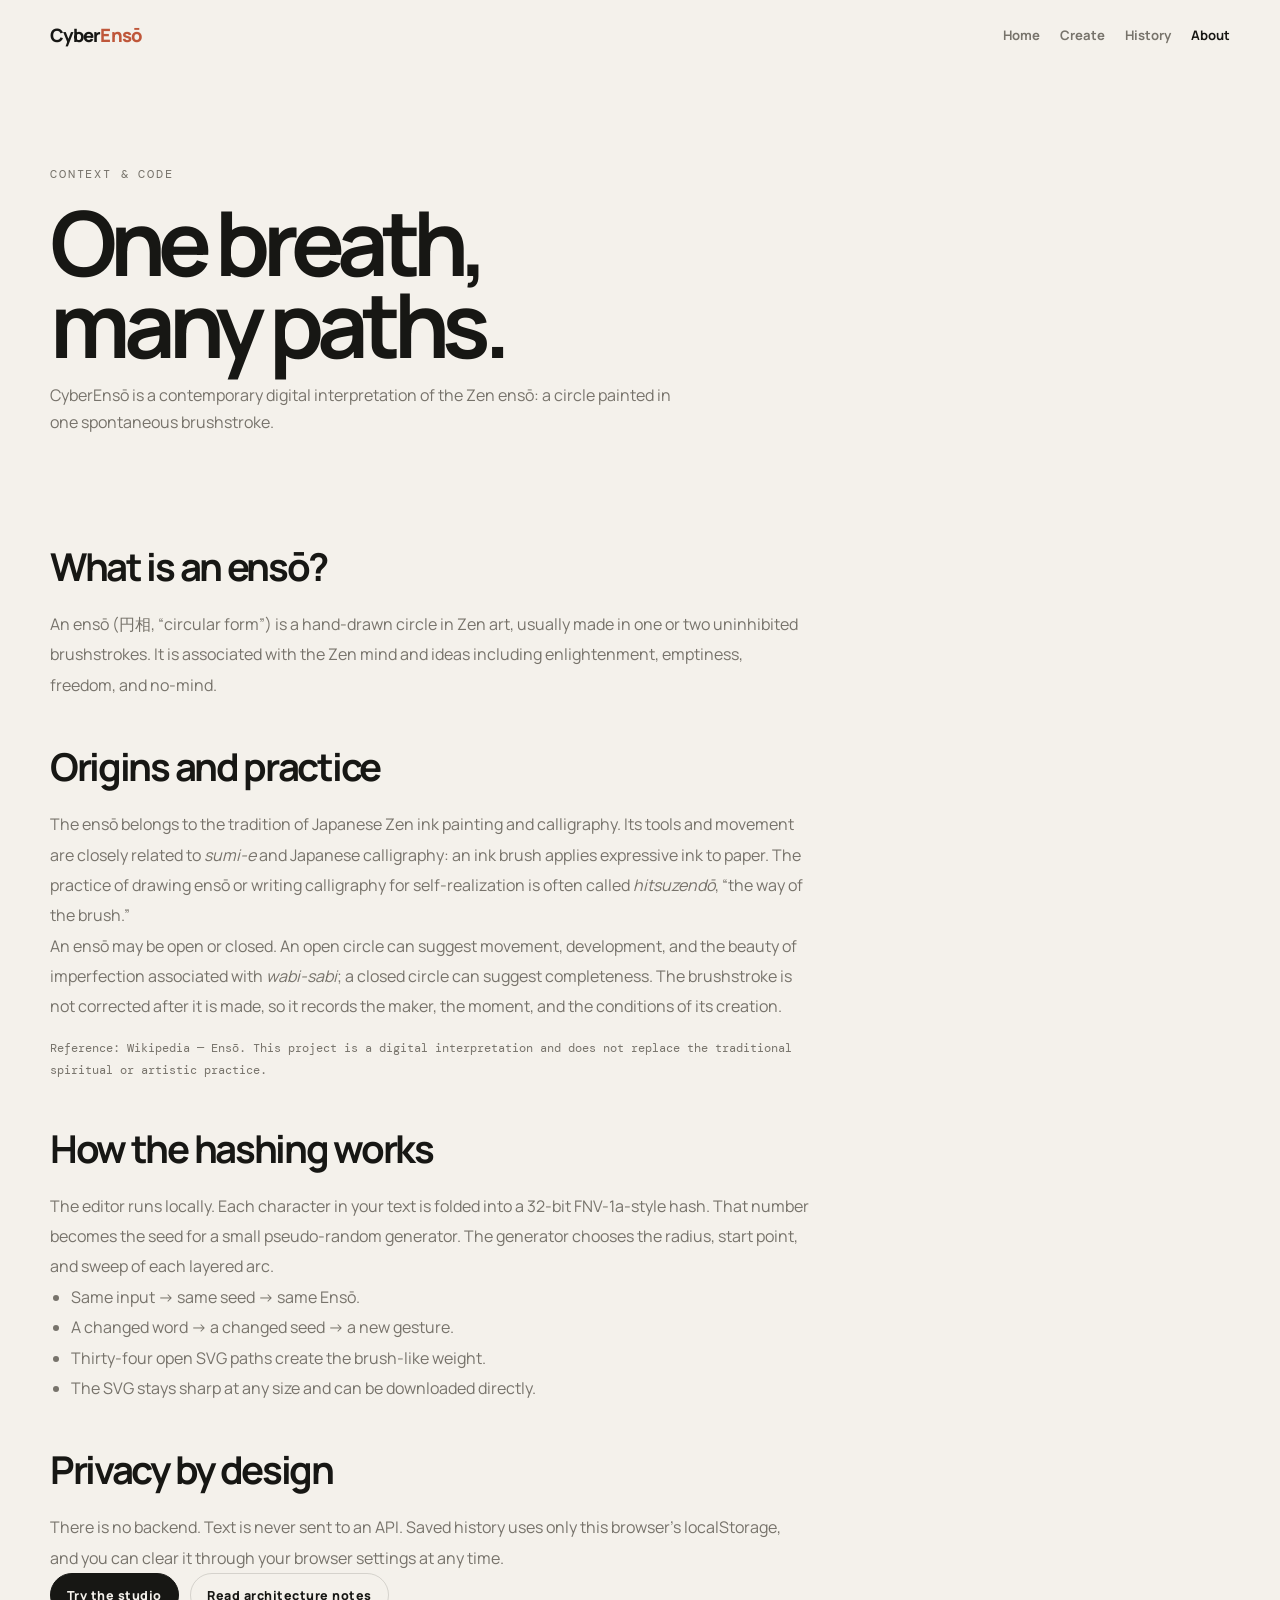
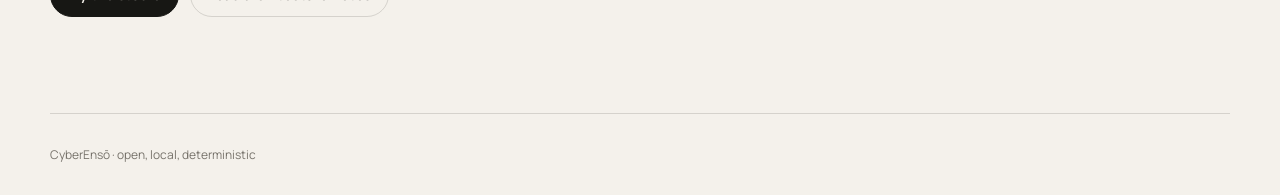
==== about.html @ c8160ba8 "Expand Enso history and cultural context Co-authored-by: Copilot <223556219+Copilot@users.noreply.gi" ====
<!doctype html>
<html lang="en">
<head><meta charset="utf-8"><meta name="viewport" content="width=device-width, initial-scale=1"><meta name="description" content="Learn about the Ensō and CyberEnsō's hashing logic."><title>About — CyberEnsō</title><link rel="stylesheet" href="assets/app.css"></head>
<body><header class="shell nav"><a class="brand" href="index.html">Cyber<span>Ensō</span></a><button class="menu" aria-label="Toggle navigation">☰</button><nav class="nav-links"><a href="index.html">Home</a><a href="create.html">Create</a><a href="history.html">History</a><a class="active" href="about.html">About</a></nav></header>
<main class="shell"><section class="page-title"><p class="eyebrow">Context & code</p><h1>One breath,<br>many paths.</h1><p>CyberEnsō is a contemporary digital interpretation of the Zen ensō: a circle painted in one spontaneous brushstroke.</p></section><article class="prose"><h2>What is an ensō?</h2><p>An ensō (円相, “circular form”) is a hand-drawn circle in Zen art, usually made in one or two uninhibited brushstrokes. It is associated with the Zen mind and ideas including enlightenment, emptiness, freedom, and no-mind.</p><h2>Origins and practice</h2><p>The ensō belongs to the tradition of Japanese Zen ink painting and calligraphy. Its tools and movement are closely related to <em>sumi-e</em> and Japanese calligraphy: an ink brush applies expressive ink to paper. The practice of drawing ensō or writing calligraphy for self-realization is often called <em>hitsuzendō</em>, “the way of the brush.”</p><p>An ensō may be open or closed. An open circle can suggest movement, development, and the beauty of imperfection associated with <em>wabi-sabi</em>; a closed circle can suggest completeness. The brushstroke is not corrected after it is made, so it records the maker, the moment, and the conditions of its creation.</p><p class="meta">Reference: <a href="https://en.wikipedia.org/wiki/Ens%C5%8D" target="_blank" rel="noreferrer">Wikipedia — Ensō</a>. This project is a digital interpretation and does not replace the traditional spiritual or artistic practice.</p><h2>How the hashing works</h2><p>The editor runs locally. Each character in your text is folded into a 32-bit FNV-1a-style hash. That number becomes the seed for a small pseudo-random generator. The generator chooses the radius, start point, and sweep of each layered arc.</p><ul><li>Same input → same seed → same Ensō.</li><li>A changed word → a changed seed → a new gesture.</li><li>Thirty-four open SVG paths create the brush-like weight.</li><li>The SVG stays sharp at any size and can be downloaded directly.</li></ul><h2>Privacy by design</h2><p>There is no backend. Text is never sent to an API. Saved history uses only this browser's localStorage, and you can clear it through your browser settings at any time.</p><div class="actions"><a class="button" href="create.html">Try the studio</a><a class="button ghost" href="docs/ARCHITECTURE.md">Read architecture notes</a></div></article></main><footer class="shell footer">CyberEnsō · open, local, deterministic</footer><script src="assets/app.js"></script></body></html>
---- assets/app.css ----
@import url("https://fonts.googleapis.com/css2?family=DM+Mono:wght@400;500&family=Manrope:wght@400;500;600;700;800&display=swap");

:root{--paper:#f4f1eb;--paper-2:#e8e2d8;--ink:#171714;--muted:#77736b;--line:rgba(23,23,20,.14);--accent:#bf573a;--card:rgba(255,253,248,.78);--shadow:0 24px 80px rgba(58,48,37,.13)}
*{box-sizing:border-box;margin:0;padding:0}
html{background:var(--paper);scroll-behavior:smooth}
body{min-width:320px;background:var(--paper);color:var(--ink);font-family:Manrope,system-ui,sans-serif;-webkit-font-smoothing:antialiased}
a{color:inherit;text-decoration:none}
button,input,textarea{font:inherit}
.shell{width:min(1180px,calc(100% - 2rem));margin:auto}
.nav{display:flex;align-items:center;justify-content:space-between;padding:1.35rem 0}
.brand{font-weight:800;letter-spacing:-.04em;font-size:1.15rem}.brand span{color:var(--accent)}
.nav-links{display:flex;align-items:center;gap:1.25rem;color:var(--muted);font-size:.82rem;font-weight:700}
.nav-links a:hover,.nav-links a.active{color:var(--ink)}
.menu{display:none;border:0;background:none;font-size:1.3rem}
.button{display:inline-flex;align-items:center;justify-content:center;min-height:44px;padding:.7rem 1rem;border:1px solid var(--ink);border-radius:999px;background:var(--ink);color:var(--paper);cursor:pointer;font-size:.78rem;font-weight:800;letter-spacing:.04em;transition:transform .2s,background .2s}
.button:hover{transform:translateY(-2px);background:var(--accent);border-color:var(--accent)}
.button.ghost{background:transparent;color:var(--ink);border-color:var(--line)}.button.ghost:hover{background:var(--ink);color:var(--paper)}
.hero{display:grid;grid-template-columns:1fr 1fr;gap:4rem;align-items:center;min-height:calc(100vh - 5rem);padding:3rem 0 6rem}
.eyebrow{margin-bottom:1rem;color:var(--accent);font-family:"DM Mono",monospace;font-size:.72rem;letter-spacing:.16em;text-transform:uppercase}
h1{max-width:680px;font-size:clamp(3.2rem,7vw,6.8rem);line-height:.92;letter-spacing:-.08em}
h2{font-size:clamp(1.7rem,3vw,2.7rem);letter-spacing:-.06em}h3{font-size:1.05rem}
.lead{max-width:550px;margin:1.5rem 0 2rem;color:var(--muted);font-size:1.08rem;line-height:1.8}
.actions{display:flex;flex-wrap:wrap;gap:.7rem}
.art-card{display:grid;place-items:center;aspect-ratio:1;border:1px solid var(--line);border-radius:2rem;background:radial-gradient(circle,#fffdf8 0,#e9e3da 75%);box-shadow:var(--shadow)}
.art-card svg{width:88%;height:88%}
.section{padding:5rem 0}.section-head{display:flex;justify-content:space-between;gap:1rem;align-items:end;margin-bottom:1.8rem}.section-head p{max-width:470px;color:var(--muted);line-height:1.7}
.cards{display:grid;grid-template-columns:repeat(3,1fr);gap:1rem}.card{padding:1.4rem;border:1px solid var(--line);border-radius:1.25rem;background:var(--card);line-height:1.7}.card p{margin-top:.65rem;color:var(--muted);font-size:.9rem}
.page-title{padding:5rem 0 2rem}.page-title p{max-width:650px;margin-top:1rem;color:var(--muted);line-height:1.7}
.page-title .actions{margin-top:1.4rem}
.editor-layout{display:grid;grid-template-columns:minmax(0,1.15fr) minmax(300px,.85fr);gap:2rem;padding:2rem 0 5rem}
.canvas-card{display:grid;place-items:center;min-height:60vh;padding:2rem;border:1px solid var(--line);border-radius:1.5rem;background:radial-gradient(circle,#fffdf8 0,#e9e3da 75%);box-shadow:var(--shadow)}
#enso{width:min(100%,650px);aspect-ratio:1}#enso svg{width:100%;height:100%}
.panel{padding:1.5rem;border:1px solid var(--line);border-radius:1.5rem;background:var(--card);box-shadow:var(--shadow)}
.panel label{display:block;margin:1rem 0 .4rem;color:var(--muted);font-size:.72rem;font-weight:800;letter-spacing:.1em;text-transform:uppercase}.panel label:first-child{margin-top:0}
input,textarea,select{width:100%;border:1px solid var(--line);border-radius:.7rem;background:rgba(255,253,248,.8);padding:.8rem;color:var(--ink)}textarea{min-height:10rem;resize:vertical}input:focus,textarea:focus,select:focus{outline:2px solid var(--accent);outline-offset:2px}
.form-actions{display:grid;grid-template-columns:1fr 1fr;gap:.6rem;margin-top:1rem}.form-actions .button{width:100%}
.meta{margin-top:1rem;color:var(--muted);font: .72rem/1.6 "DM Mono",monospace}
.history-grid{display:grid;grid-template-columns:repeat(3,1fr);gap:1rem;padding:1rem 0 5rem}.history-card{padding:1rem;border:1px solid var(--line);border-radius:1rem;background:var(--card)}.history-card svg{width:100%;border-radius:.7rem;background:var(--paper-2)}.history-card h3{margin-top:.8rem}.history-card p{margin:.35rem 0 1rem;color:var(--muted);font-size:.8rem}.empty{padding:3rem;border:1px dashed var(--line);border-radius:1rem;color:var(--muted);text-align:center}
.prose{max-width:760px;padding:2rem 0 6rem}.prose h2{margin:2.5rem 0 1rem}.prose p,.prose li{color:var(--muted);line-height:1.9}.prose ul{padding-left:1.3rem}
.footer{padding:2rem 0;border-top:1px solid var(--line);color:var(--muted);font-size:.75rem}
@media(max-width:800px){.hero,.editor-layout{grid-template-columns:1fr;gap:2rem}.hero{padding-top:2rem}.art-card{max-width:600px;margin:auto}.cards,.history-grid{grid-template-columns:1fr 1fr}.canvas-card{min-height:auto}}
@media(max-width:560px){.nav-links{display:none}.nav-links.open{position:absolute;top:4.5rem;right:1rem;left:1rem;z-index:5;display:flex;flex-direction:column;align-items:stretch;padding:1rem;border:1px solid var(--line);border-radius:1rem;background:var(--paper);box-shadow:var(--shadow)}.menu{display:block}.hero{min-height:auto;padding:3rem 0 4rem}h1{font-size:clamp(3.2rem,17vw,5.5rem)}.cards,.history-grid{grid-template-columns:1fr}.section{padding:3.5rem 0}.page-title{padding:3rem 0 1rem}.form-actions{grid-template-columns:1fr}.canvas-card{padding:1rem}}
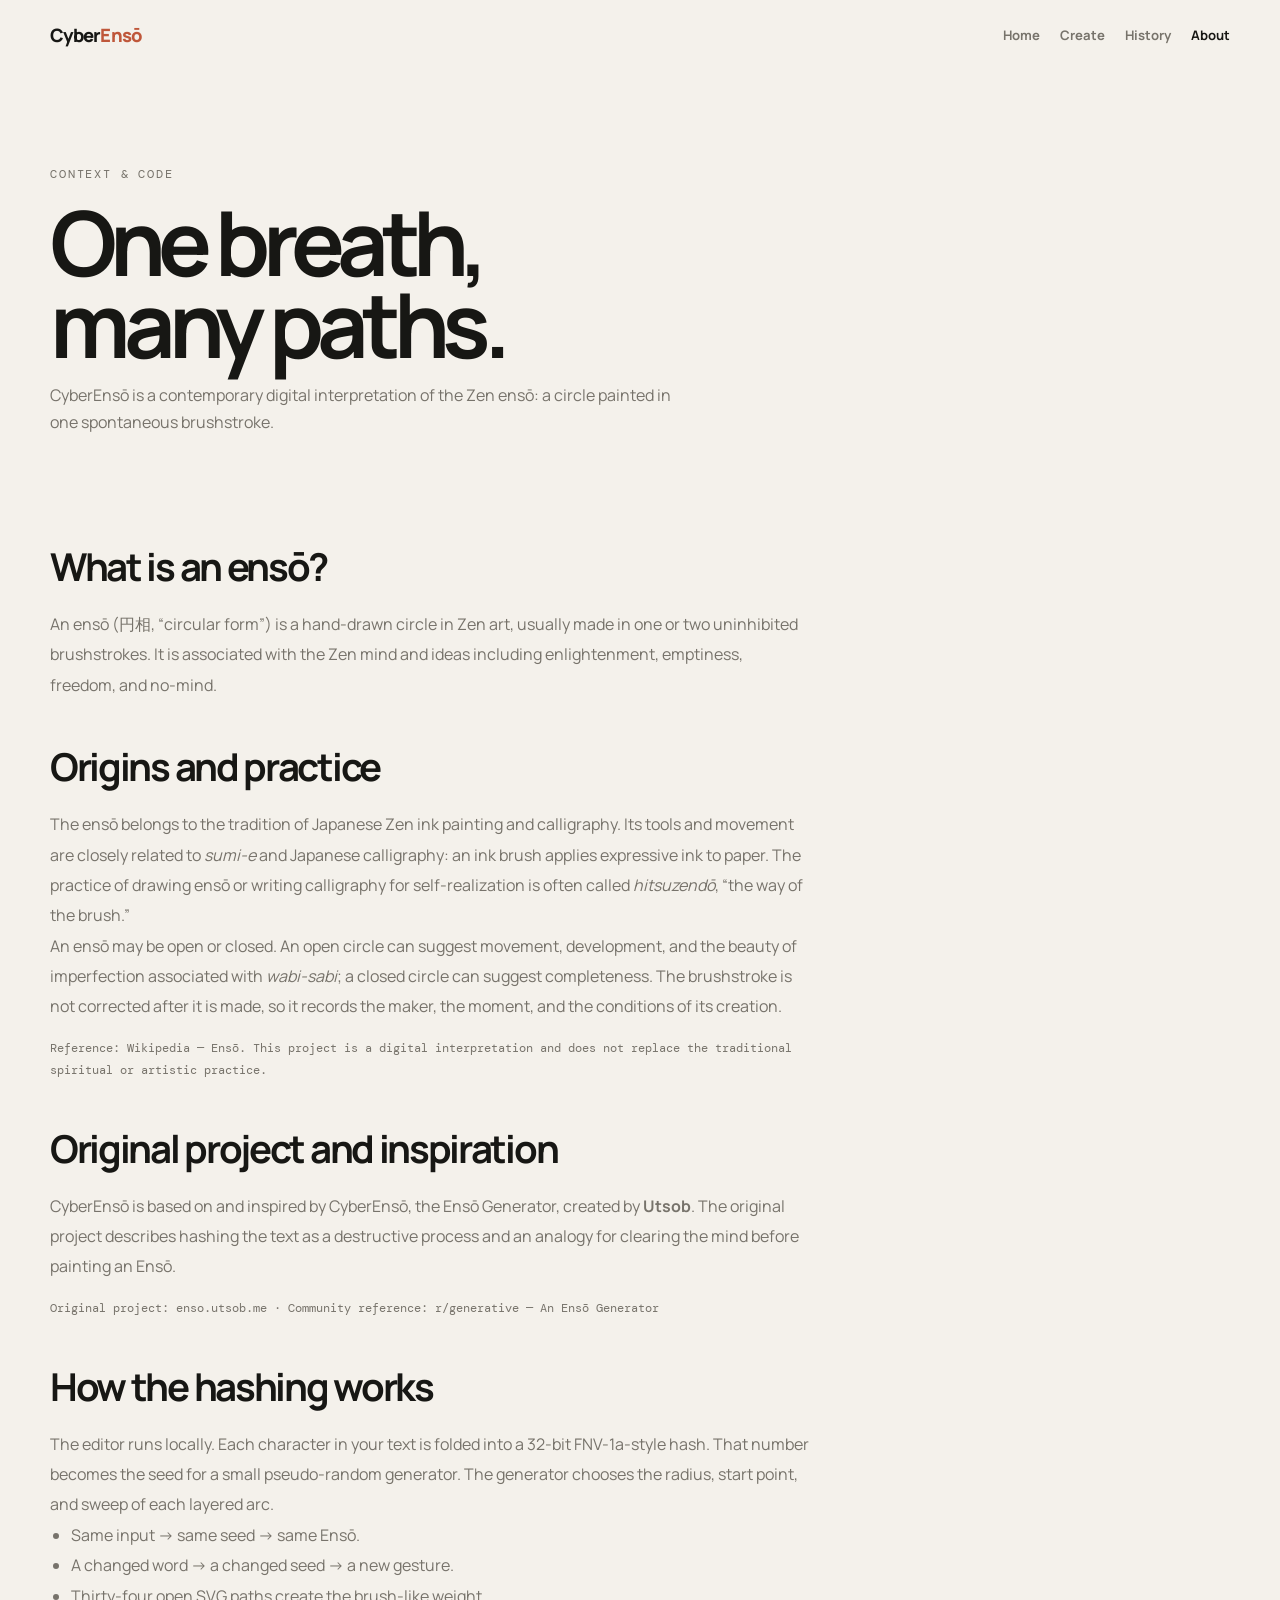
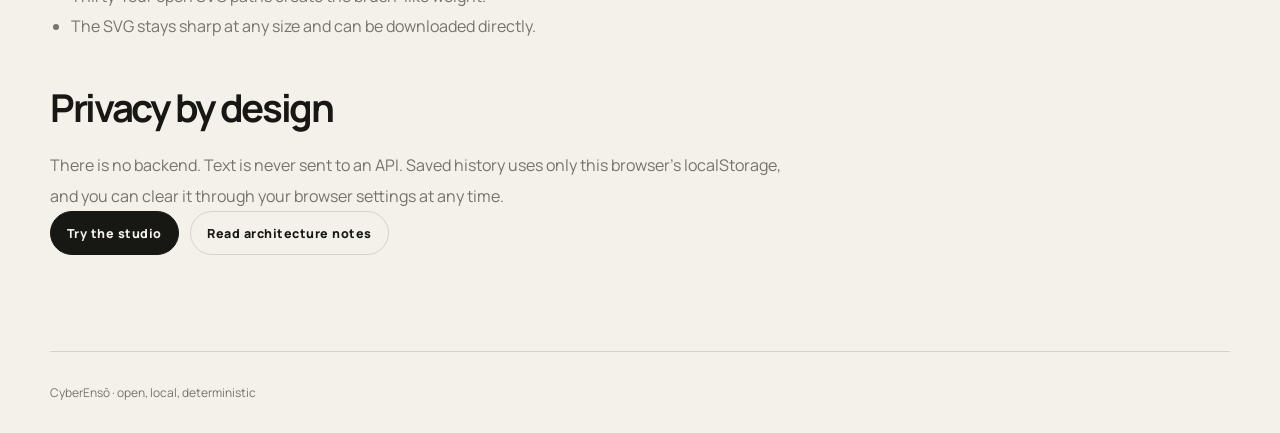
==== commit 25a53a31: "Credit original creator and fix editor reset Co-authored-by: Copilot <223556219+Copilot@users.norepl" ====
--- a/about.html
+++ b/about.html
@@ -2,4 +2,4 @@
 <html lang="en">
 <head><meta charset="utf-8"><meta name="viewport" content="width=device-width, initial-scale=1"><meta name="description" content="Learn about the Ensō and CyberEnsō's hashing logic."><title>About — CyberEnsō</title><link rel="stylesheet" href="assets/app.css"></head>
 <body><header class="shell nav"><a class="brand" href="index.html">Cyber<span>Ensō</span></a><button class="menu" aria-label="Toggle navigation">☰</button><nav class="nav-links"><a href="index.html">Home</a><a href="create.html">Create</a><a href="history.html">History</a><a class="active" href="about.html">About</a></nav></header>
-<main class="shell"><section class="page-title"><p class="eyebrow">Context & code</p><h1>One breath,<br>many paths.</h1><p>CyberEnsō is a contemporary digital interpretation of the Zen ensō: a circle painted in one spontaneous brushstroke.</p></section><article class="prose"><h2>What is an ensō?</h2><p>An ensō (円相, “circular form”) is a hand-drawn circle in Zen art, usually made in one or two uninhibited brushstrokes. It is associated with the Zen mind and ideas including enlightenment, emptiness, freedom, and no-mind.</p><h2>Origins and practice</h2><p>The ensō belongs to the tradition of Japanese Zen ink painting and calligraphy. Its tools and movement are closely related to <em>sumi-e</em> and Japanese calligraphy: an ink brush applies expressive ink to paper. The practice of drawing ensō or writing calligraphy for self-realization is often called <em>hitsuzendō</em>, “the way of the brush.”</p><p>An ensō may be open or closed. An open circle can suggest movement, development, and the beauty of imperfection associated with <em>wabi-sabi</em>; a closed circle can suggest completeness. The brushstroke is not corrected after it is made, so it records the maker, the moment, and the conditions of its creation.</p><p class="meta">Reference: <a href="https://en.wikipedia.org/wiki/Ens%C5%8D" target="_blank" rel="noreferrer">Wikipedia — Ensō</a>. This project is a digital interpretation and does not replace the traditional spiritual or artistic practice.</p><h2>How the hashing works</h2><p>The editor runs locally. Each character in your text is folded into a 32-bit FNV-1a-style hash. That number becomes the seed for a small pseudo-random generator. The generator chooses the radius, start point, and sweep of each layered arc.</p><ul><li>Same input → same seed → same Ensō.</li><li>A changed word → a changed seed → a new gesture.</li><li>Thirty-four open SVG paths create the brush-like weight.</li><li>The SVG stays sharp at any size and can be downloaded directly.</li></ul><h2>Privacy by design</h2><p>There is no backend. Text is never sent to an API. Saved history uses only this browser's localStorage, and you can clear it through your browser settings at any time.</p><div class="actions"><a class="button" href="create.html">Try the studio</a><a class="button ghost" href="docs/ARCHITECTURE.md">Read architecture notes</a></div></article></main><footer class="shell footer">CyberEnsō · open, local, deterministic</footer><script src="assets/app.js"></script></body></html>
+<main class="shell"><section class="page-title"><p class="eyebrow">Context & code</p><h1>One breath,<br>many paths.</h1><p>CyberEnsō is a contemporary digital interpretation of the Zen ensō: a circle painted in one spontaneous brushstroke.</p></section><article class="prose"><h2>What is an ensō?</h2><p>An ensō (円相, “circular form”) is a hand-drawn circle in Zen art, usually made in one or two uninhibited brushstrokes. It is associated with the Zen mind and ideas including enlightenment, emptiness, freedom, and no-mind.</p><h2>Origins and practice</h2><p>The ensō belongs to the tradition of Japanese Zen ink painting and calligraphy. Its tools and movement are closely related to <em>sumi-e</em> and Japanese calligraphy: an ink brush applies expressive ink to paper. The practice of drawing ensō or writing calligraphy for self-realization is often called <em>hitsuzendō</em>, “the way of the brush.”</p><p>An ensō may be open or closed. An open circle can suggest movement, development, and the beauty of imperfection associated with <em>wabi-sabi</em>; a closed circle can suggest completeness. The brushstroke is not corrected after it is made, so it records the maker, the moment, and the conditions of its creation.</p><p class="meta">Reference: <a href="https://en.wikipedia.org/wiki/Ens%C5%8D" target="_blank" rel="noreferrer">Wikipedia — Ensō</a>. This project is a digital interpretation and does not replace the traditional spiritual or artistic practice.</p><h2>Original project and inspiration</h2><p>CyberEnsō is based on and inspired by <a href="https://enso.utsob.me/" target="_blank" rel="noreferrer">CyberEnsō, the Ensō Generator</a>, created by <strong>Utsob</strong>. The original project describes hashing the text as a destructive process and an analogy for clearing the mind before painting an Ensō.</p><p class="meta">Original project: <a href="https://enso.utsob.me/" target="_blank" rel="noreferrer">enso.utsob.me</a> · Community reference: <a href="https://www.reddit.com/r/generative/comments/r2joz9/an_ens%C5%8D_generator/" target="_blank" rel="noreferrer">r/generative — An Ensō Generator</a></p><h2>How the hashing works</h2><p>The editor runs locally. Each character in your text is folded into a 32-bit FNV-1a-style hash. That number becomes the seed for a small pseudo-random generator. The generator chooses the radius, start point, and sweep of each layered arc.</p><ul><li>Same input → same seed → same Ensō.</li><li>A changed word → a changed seed → a new gesture.</li><li>Thirty-four open SVG paths create the brush-like weight.</li><li>The SVG stays sharp at any size and can be downloaded directly.</li></ul><h2>Privacy by design</h2><p>There is no backend. Text is never sent to an API. Saved history uses only this browser's localStorage, and you can clear it through your browser settings at any time.</p><div class="actions"><a class="button" href="create.html">Try the studio</a><a class="button ghost" href="docs/ARCHITECTURE.md">Read architecture notes</a></div></article></main><footer class="shell footer">CyberEnsō · open, local, deterministic</footer><script src="assets/app.js"></script></body></html>
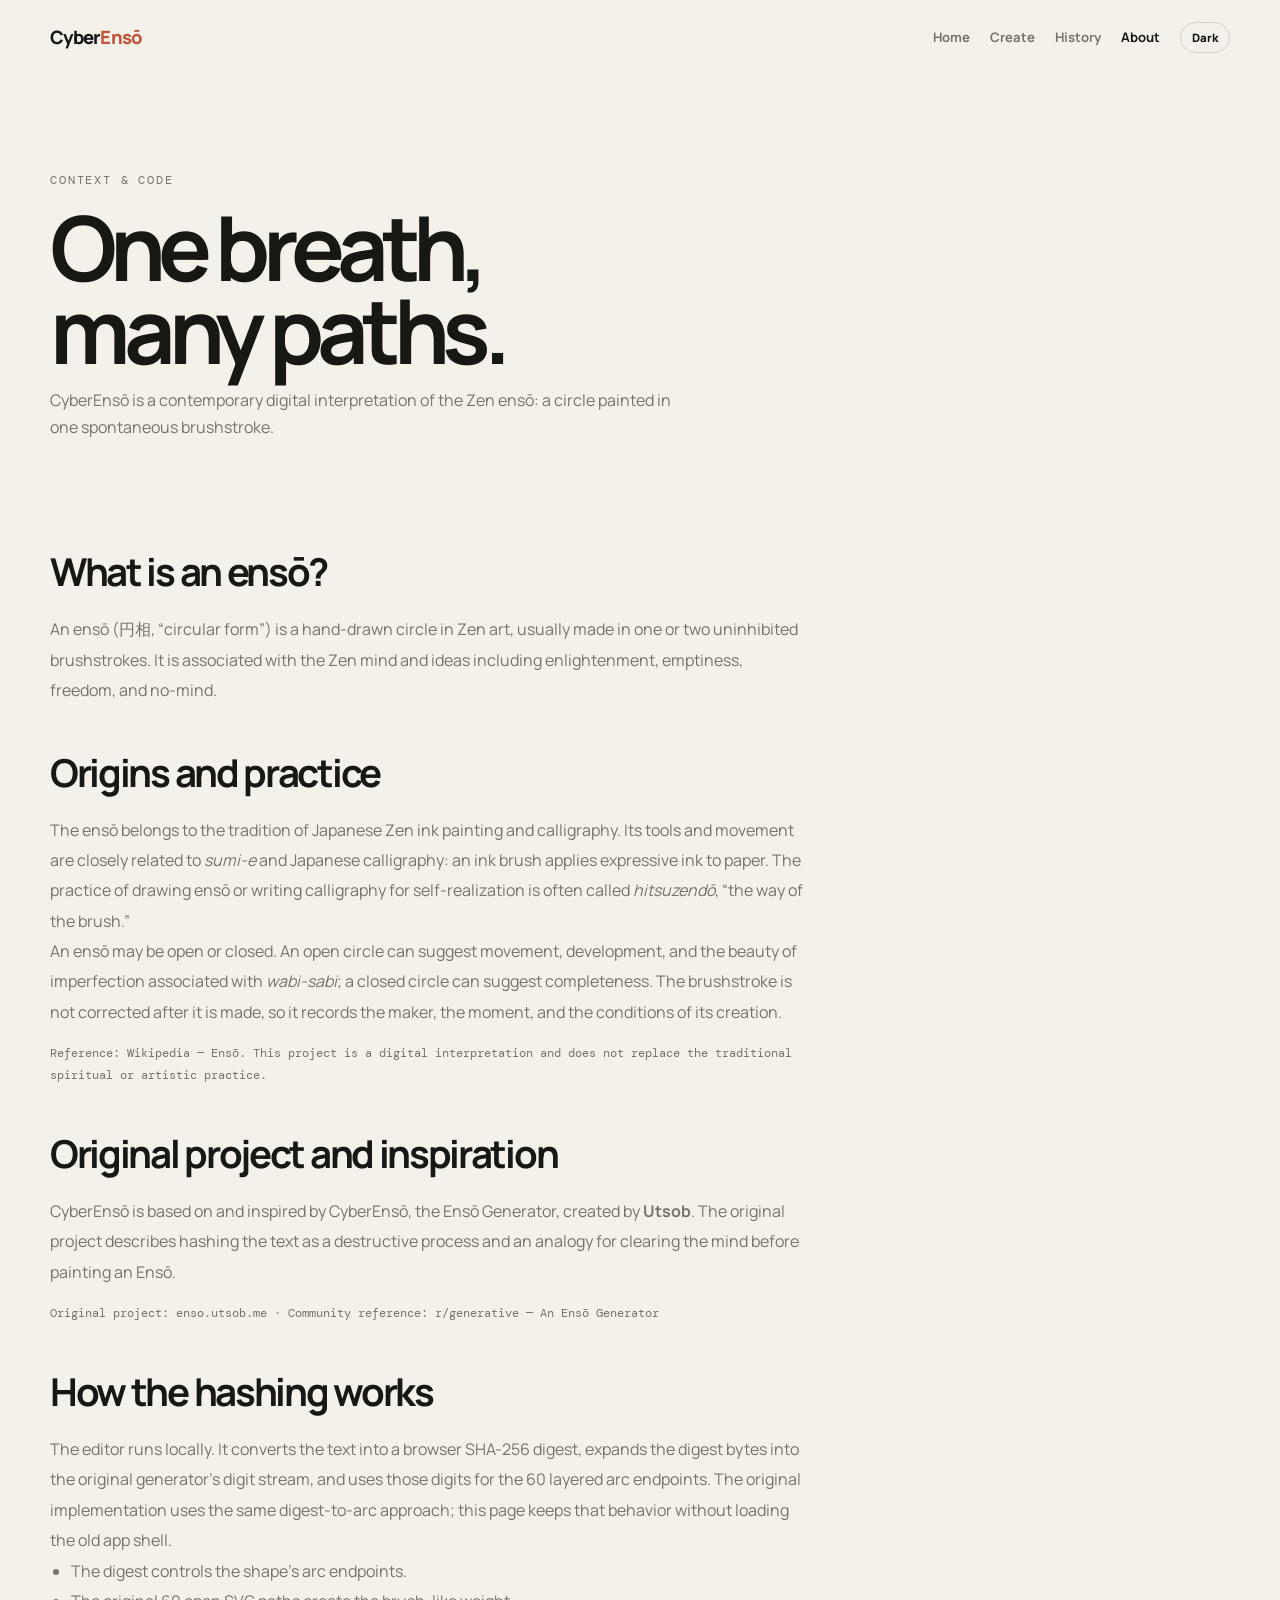
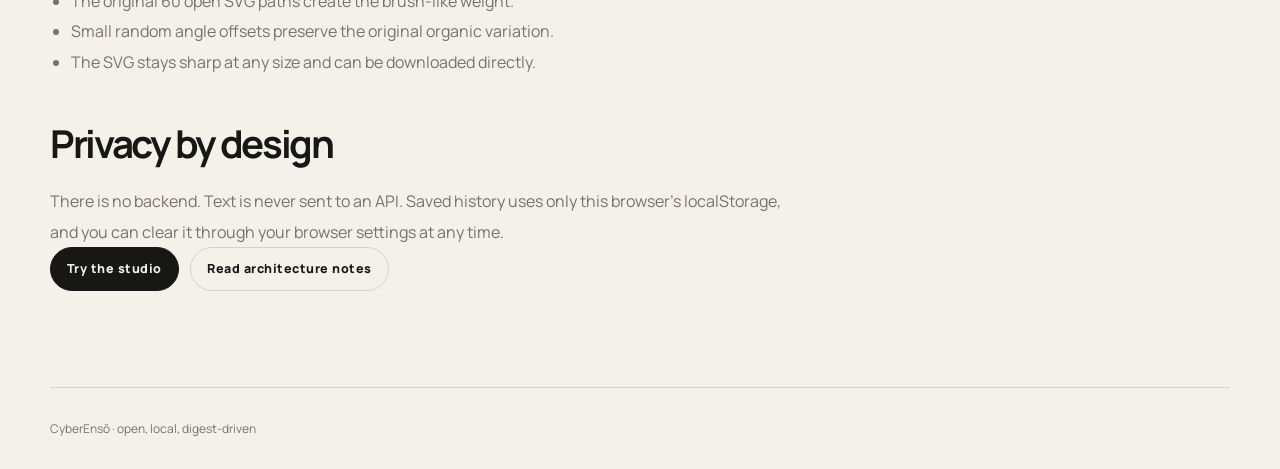
==== commit 1f02c2b9: "Restore generator flow and add dark theme Co-authored-by: Copilot <223556219+Copilot@users.noreply.g" ====
--- a/about.html
+++ b/about.html
@@ -1,5 +1,5 @@
 <!doctype html>
 <html lang="en">
 <head><meta charset="utf-8"><meta name="viewport" content="width=device-width, initial-scale=1"><meta name="description" content="Learn about the Ensō and CyberEnsō's hashing logic."><title>About — CyberEnsō</title><link rel="stylesheet" href="assets/app.css"></head>
-<body><header class="shell nav"><a class="brand" href="index.html">Cyber<span>Ensō</span></a><button class="menu" aria-label="Toggle navigation">☰</button><nav class="nav-links"><a href="index.html">Home</a><a href="create.html">Create</a><a href="history.html">History</a><a class="active" href="about.html">About</a></nav></header>
-<main class="shell"><section class="page-title"><p class="eyebrow">Context & code</p><h1>One breath,<br>many paths.</h1><p>CyberEnsō is a contemporary digital interpretation of the Zen ensō: a circle painted in one spontaneous brushstroke.</p></section><article class="prose"><h2>What is an ensō?</h2><p>An ensō (円相, “circular form”) is a hand-drawn circle in Zen art, usually made in one or two uninhibited brushstrokes. It is associated with the Zen mind and ideas including enlightenment, emptiness, freedom, and no-mind.</p><h2>Origins and practice</h2><p>The ensō belongs to the tradition of Japanese Zen ink painting and calligraphy. Its tools and movement are closely related to <em>sumi-e</em> and Japanese calligraphy: an ink brush applies expressive ink to paper. The practice of drawing ensō or writing calligraphy for self-realization is often called <em>hitsuzendō</em>, “the way of the brush.”</p><p>An ensō may be open or closed. An open circle can suggest movement, development, and the beauty of imperfection associated with <em>wabi-sabi</em>; a closed circle can suggest completeness. The brushstroke is not corrected after it is made, so it records the maker, the moment, and the conditions of its creation.</p><p class="meta">Reference: <a href="https://en.wikipedia.org/wiki/Ens%C5%8D" target="_blank" rel="noreferrer">Wikipedia — Ensō</a>. This project is a digital interpretation and does not replace the traditional spiritual or artistic practice.</p><h2>Original project and inspiration</h2><p>CyberEnsō is based on and inspired by <a href="https://enso.utsob.me/" target="_blank" rel="noreferrer">CyberEnsō, the Ensō Generator</a>, created by <strong>Utsob</strong>. The original project describes hashing the text as a destructive process and an analogy for clearing the mind before painting an Ensō.</p><p class="meta">Original project: <a href="https://enso.utsob.me/" target="_blank" rel="noreferrer">enso.utsob.me</a> · Community reference: <a href="https://www.reddit.com/r/generative/comments/r2joz9/an_ens%C5%8D_generator/" target="_blank" rel="noreferrer">r/generative — An Ensō Generator</a></p><h2>How the hashing works</h2><p>The editor runs locally. Each character in your text is folded into a 32-bit FNV-1a-style hash. That number becomes the seed for a small pseudo-random generator. The generator chooses the radius, start point, and sweep of each layered arc.</p><ul><li>Same input → same seed → same Ensō.</li><li>A changed word → a changed seed → a new gesture.</li><li>Thirty-four open SVG paths create the brush-like weight.</li><li>The SVG stays sharp at any size and can be downloaded directly.</li></ul><h2>Privacy by design</h2><p>There is no backend. Text is never sent to an API. Saved history uses only this browser's localStorage, and you can clear it through your browser settings at any time.</p><div class="actions"><a class="button" href="create.html">Try the studio</a><a class="button ghost" href="docs/ARCHITECTURE.md">Read architecture notes</a></div></article></main><footer class="shell footer">CyberEnsō · open, local, deterministic</footer><script src="assets/app.js"></script></body></html>
+<body><header class="shell nav"><a class="brand" href="index.html">Cyber<span>Ensō</span></a><button class="menu" aria-label="Toggle navigation">☰</button><nav class="nav-links"><a href="index.html">Home</a><a href="create.html">Create</a><a href="history.html">History</a><a class="active" href="about.html">About</a><button class="theme-toggle" id="theme-toggle">Dark</button></nav></header>
+<main class="shell"><section class="page-title"><p class="eyebrow">Context & code</p><h1>One breath,<br>many paths.</h1><p>CyberEnsō is a contemporary digital interpretation of the Zen ensō: a circle painted in one spontaneous brushstroke.</p></section><article class="prose"><h2>What is an ensō?</h2><p>An ensō (円相, “circular form”) is a hand-drawn circle in Zen art, usually made in one or two uninhibited brushstrokes. It is associated with the Zen mind and ideas including enlightenment, emptiness, freedom, and no-mind.</p><h2>Origins and practice</h2><p>The ensō belongs to the tradition of Japanese Zen ink painting and calligraphy. Its tools and movement are closely related to <em>sumi-e</em> and Japanese calligraphy: an ink brush applies expressive ink to paper. The practice of drawing ensō or writing calligraphy for self-realization is often called <em>hitsuzendō</em>, “the way of the brush.”</p><p>An ensō may be open or closed. An open circle can suggest movement, development, and the beauty of imperfection associated with <em>wabi-sabi</em>; a closed circle can suggest completeness. The brushstroke is not corrected after it is made, so it records the maker, the moment, and the conditions of its creation.</p><p class="meta">Reference: <a href="https://en.wikipedia.org/wiki/Ens%C5%8D" target="_blank" rel="noreferrer">Wikipedia — Ensō</a>. This project is a digital interpretation and does not replace the traditional spiritual or artistic practice.</p><h2>Original project and inspiration</h2><p>CyberEnsō is based on and inspired by <a href="https://enso.utsob.me/" target="_blank" rel="noreferrer">CyberEnsō, the Ensō Generator</a>, created by <strong>Utsob</strong>. The original project describes hashing the text as a destructive process and an analogy for clearing the mind before painting an Ensō.</p><p class="meta">Original project: <a href="https://enso.utsob.me/" target="_blank" rel="noreferrer">enso.utsob.me</a> · Community reference: <a href="https://www.reddit.com/r/generative/comments/r2joz9/an_ensō_generator/" target="_blank" rel="noreferrer">r/generative — An Ensō Generator</a></p><h2>How the hashing works</h2><p>The editor runs locally. It converts the text into a browser SHA-256 digest, expands the digest bytes into the original generator's digit stream, and uses those digits for the 60 layered arc endpoints. The original implementation uses the same digest-to-arc approach; this page keeps that behavior without loading the old app shell.</p><ul><li>The digest controls the shape's arc endpoints.</li><li>The original 60 open SVG paths create the brush-like weight.</li><li>Small random angle offsets preserve the original organic variation.</li><li>The SVG stays sharp at any size and can be downloaded directly.</li></ul><h2>Privacy by design</h2><p>There is no backend. Text is never sent to an API. Saved history uses only this browser's localStorage, and you can clear it through your browser settings at any time.</p><div class="actions"><a class="button" href="create.html">Try the studio</a><a class="button ghost" href="docs/ARCHITECTURE.md">Read architecture notes</a></div></article></main><footer class="shell footer">CyberEnsō · open, local, digest-driven</footer><script src="assets/app.js?v=dark2"></script></body></html>
--- a/assets/app.css
+++ b/assets/app.css
@@ -1,6 +1,7 @@
 @import url("https://fonts.googleapis.com/css2?family=DM+Mono:wght@400;500&family=Manrope:wght@400;500;600;700;800&display=swap");
 
-:root{--paper:#f4f1eb;--paper-2:#e8e2d8;--ink:#171714;--muted:#77736b;--line:rgba(23,23,20,.14);--accent:#bf573a;--card:rgba(255,253,248,.78);--shadow:0 24px 80px rgba(58,48,37,.13)}
+:root{--paper:#f4f1eb;--paper-2:#e8e2d8;--ink:#171714;--muted:#77736b;--line:rgba(23,23,20,.14);--accent:#bf573a;--card:rgba(255,253,248,.78);--shadow:0 24px 80px rgba(58,48,37,.13);--enso-paper:#e8e3df;--enso-ink:#000}
+:root[data-theme=dark]{--paper:#171717;--paper-2:#242321;--ink:#f3efe7;--muted:#aaa49a;--line:rgba(243,239,231,.18);--accent:#e27a56;--card:rgba(35,34,31,.82);--shadow:0 24px 80px rgba(0,0,0,.35);--enso-paper:#242321;--enso-ink:#f3efe7}
 *{box-sizing:border-box;margin:0;padding:0}
 html{background:var(--paper);scroll-behavior:smooth}
 body{min-width:320px;background:var(--paper);color:var(--ink);font-family:Manrope,system-ui,sans-serif;-webkit-font-smoothing:antialiased}
@@ -11,6 +12,8 @@
 .brand{font-weight:800;letter-spacing:-.04em;font-size:1.15rem}.brand span{color:var(--accent)}
 .nav-links{display:flex;align-items:center;gap:1.25rem;color:var(--muted);font-size:.82rem;font-weight:700}
 .nav-links a:hover,.nav-links a.active{color:var(--ink)}
+.theme-toggle{border:1px solid var(--line);border-radius:999px;background:transparent;padding:.45rem .7rem;color:var(--ink);cursor:pointer;font-size:.72rem;font-weight:800}
+.theme-toggle:hover{background:var(--ink);color:var(--paper)}
 .menu{display:none;border:0;background:none;font-size:1.3rem}
 .button{display:inline-flex;align-items:center;justify-content:center;min-height:44px;padding:.7rem 1rem;border:1px solid var(--ink);border-radius:999px;background:var(--ink);color:var(--paper);cursor:pointer;font-size:.78rem;font-weight:800;letter-spacing:.04em;transition:transform .2s,background .2s}
 .button:hover{transform:translateY(-2px);background:var(--accent);border-color:var(--accent)}
@@ -21,18 +24,18 @@
 h2{font-size:clamp(1.7rem,3vw,2.7rem);letter-spacing:-.06em}h3{font-size:1.05rem}
 .lead{max-width:550px;margin:1.5rem 0 2rem;color:var(--muted);font-size:1.08rem;line-height:1.8}
 .actions{display:flex;flex-wrap:wrap;gap:.7rem}
-.art-card{display:grid;place-items:center;aspect-ratio:1;border:1px solid var(--line);border-radius:2rem;background:radial-gradient(circle,#fffdf8 0,#e9e3da 75%);box-shadow:var(--shadow)}
+.art-card{display:grid;place-items:center;aspect-ratio:1;border:1px solid var(--line);border-radius:2rem;background:radial-gradient(circle,var(--enso-paper) 0,var(--paper-2) 75%);box-shadow:var(--shadow)}
 .art-card svg{width:88%;height:88%}
 .section{padding:5rem 0}.section-head{display:flex;justify-content:space-between;gap:1rem;align-items:end;margin-bottom:1.8rem}.section-head p{max-width:470px;color:var(--muted);line-height:1.7}
 .cards{display:grid;grid-template-columns:repeat(3,1fr);gap:1rem}.card{padding:1.4rem;border:1px solid var(--line);border-radius:1.25rem;background:var(--card);line-height:1.7}.card p{margin-top:.65rem;color:var(--muted);font-size:.9rem}
 .page-title{padding:5rem 0 2rem}.page-title p{max-width:650px;margin-top:1rem;color:var(--muted);line-height:1.7}
 .page-title .actions{margin-top:1.4rem}
 .editor-layout{display:grid;grid-template-columns:minmax(0,1.15fr) minmax(300px,.85fr);gap:2rem;padding:2rem 0 5rem}
-.canvas-card{display:grid;place-items:center;min-height:60vh;padding:2rem;border:1px solid var(--line);border-radius:1.5rem;background:radial-gradient(circle,#fffdf8 0,#e9e3da 75%);box-shadow:var(--shadow)}
+.canvas-card{display:grid;place-items:center;min-height:60vh;padding:2rem;border:1px solid var(--line);border-radius:1.5rem;background:radial-gradient(circle,var(--enso-paper) 0,var(--paper-2) 75%);box-shadow:var(--shadow)}
 #enso{width:min(100%,650px);aspect-ratio:1}#enso svg{width:100%;height:100%}
 .panel{padding:1.5rem;border:1px solid var(--line);border-radius:1.5rem;background:var(--card);box-shadow:var(--shadow)}
 .panel label{display:block;margin:1rem 0 .4rem;color:var(--muted);font-size:.72rem;font-weight:800;letter-spacing:.1em;text-transform:uppercase}.panel label:first-child{margin-top:0}
-input,textarea,select{width:100%;border:1px solid var(--line);border-radius:.7rem;background:rgba(255,253,248,.8);padding:.8rem;color:var(--ink)}textarea{min-height:10rem;resize:vertical}input:focus,textarea:focus,select:focus{outline:2px solid var(--accent);outline-offset:2px}
+input,textarea,select{width:100%;border:1px solid var(--line);border-radius:.7rem;background:var(--paper-2);padding:.8rem;color:var(--ink)}textarea{min-height:10rem;resize:vertical}input:focus,textarea:focus,select:focus{outline:2px solid var(--accent);outline-offset:2px}
 .form-actions{display:grid;grid-template-columns:1fr 1fr;gap:.6rem;margin-top:1rem}.form-actions .button{width:100%}
 .meta{margin-top:1rem;color:var(--muted);font: .72rem/1.6 "DM Mono",monospace}
 .history-grid{display:grid;grid-template-columns:repeat(3,1fr);gap:1rem;padding:1rem 0 5rem}.history-card{padding:1rem;border:1px solid var(--line);border-radius:1rem;background:var(--card)}.history-card svg{width:100%;border-radius:.7rem;background:var(--paper-2)}.history-card h3{margin-top:.8rem}.history-card p{margin:.35rem 0 1rem;color:var(--muted);font-size:.8rem}.empty{padding:3rem;border:1px dashed var(--line);border-radius:1rem;color:var(--muted);text-align:center}
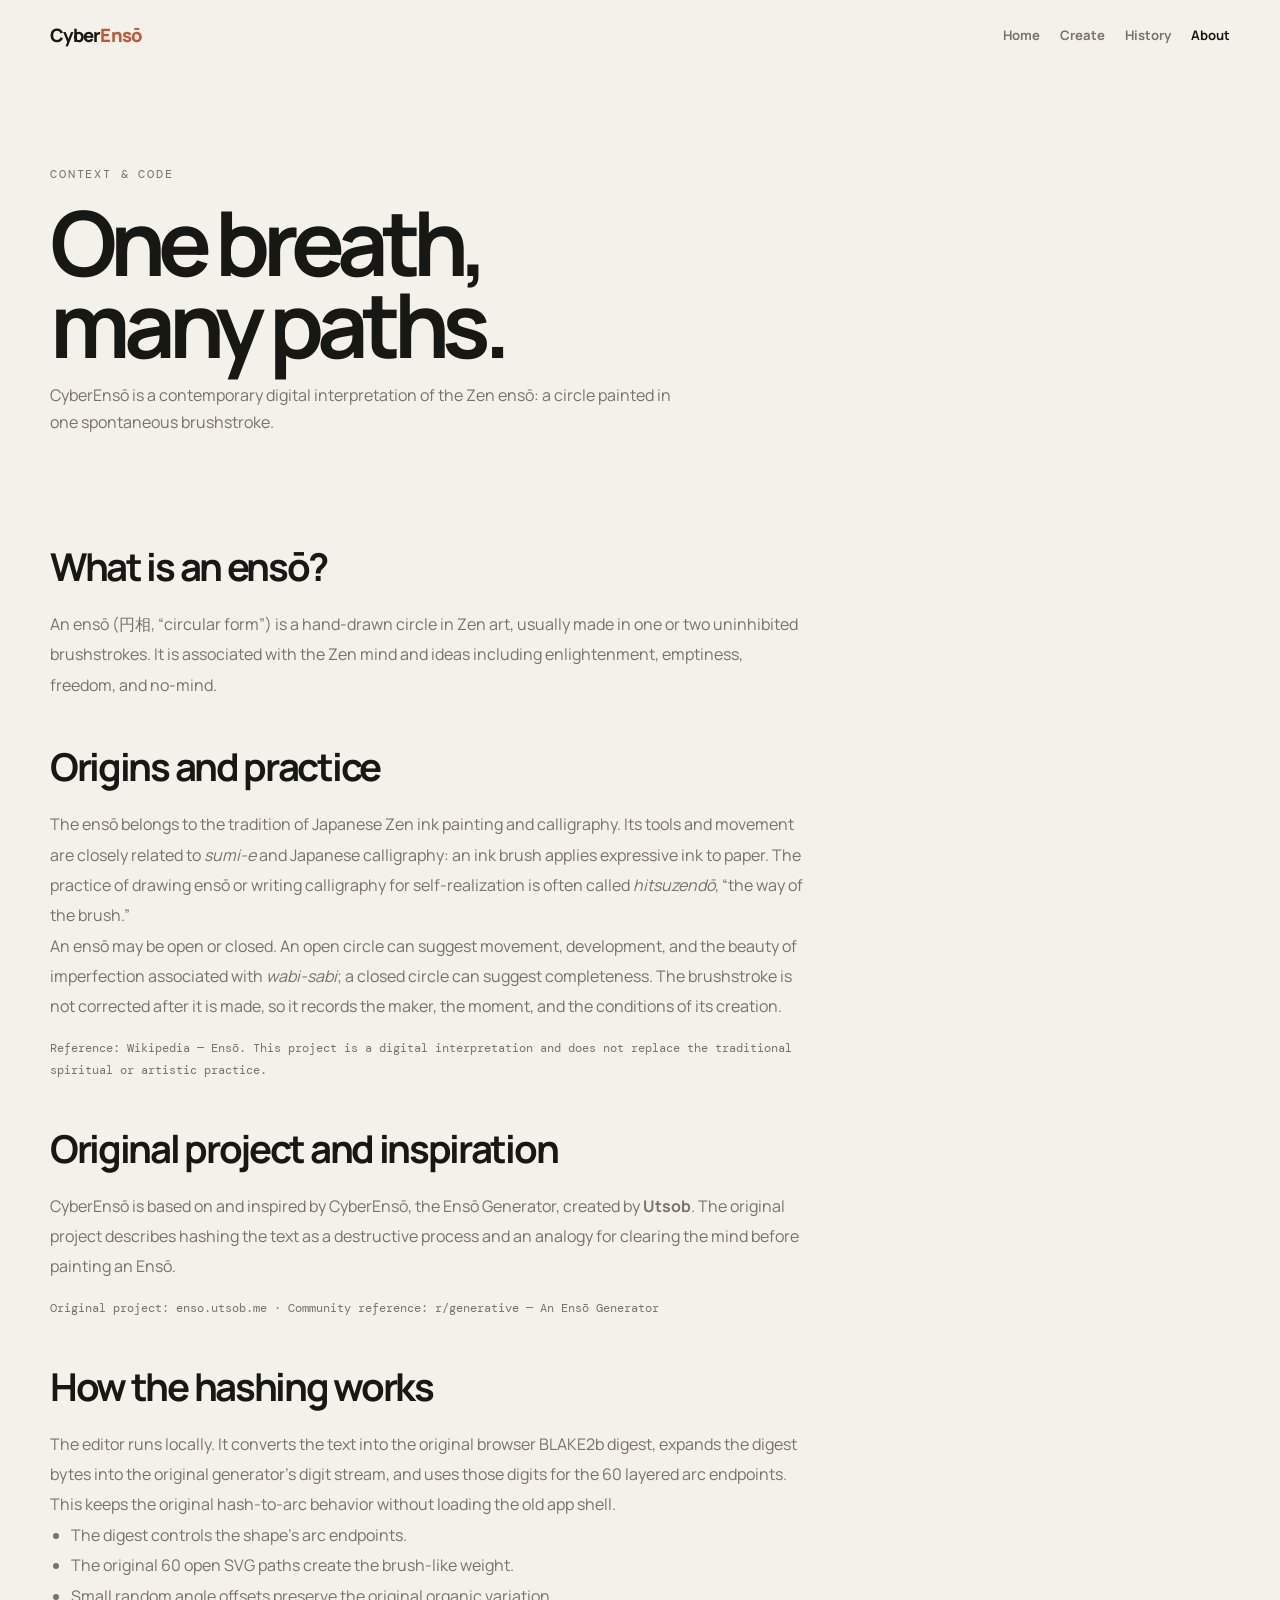
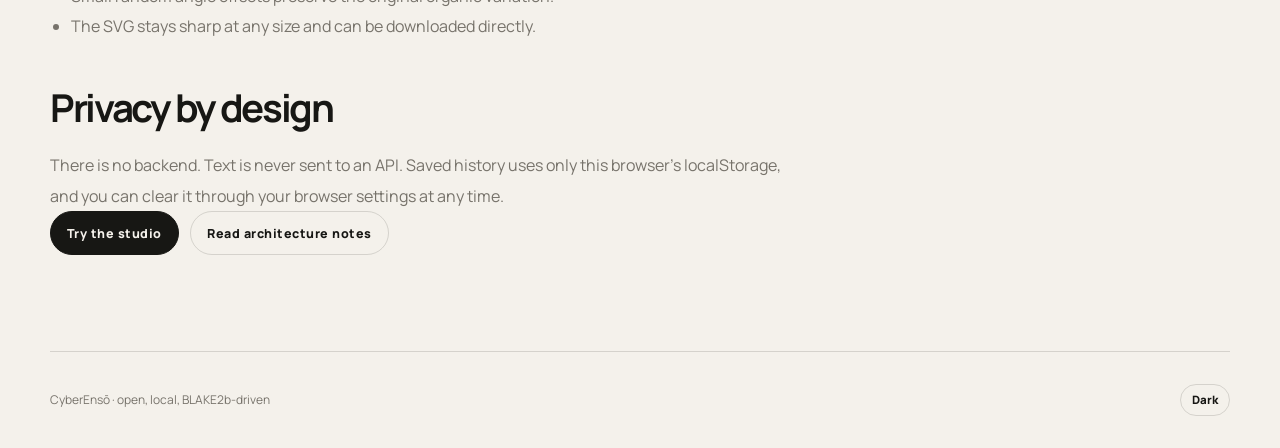
==== commit d7cdaa7a: "Restore original BLAKE2b generator Co-authored-by: Copilot <223556219+Copilot@users.noreply.github.c" ====
--- a/about.html
+++ b/about.html
@@ -1,5 +1,5 @@
 <!doctype html>
 <html lang="en">
 <head><meta charset="utf-8"><meta name="viewport" content="width=device-width, initial-scale=1"><meta name="description" content="Learn about the Ensō and CyberEnsō's hashing logic."><title>About — CyberEnsō</title><link rel="stylesheet" href="assets/app.css"></head>
-<body><header class="shell nav"><a class="brand" href="index.html">Cyber<span>Ensō</span></a><button class="menu" aria-label="Toggle navigation">☰</button><nav class="nav-links"><a href="index.html">Home</a><a href="create.html">Create</a><a href="history.html">History</a><a class="active" href="about.html">About</a><button class="theme-toggle" id="theme-toggle">Dark</button></nav></header>
-<main class="shell"><section class="page-title"><p class="eyebrow">Context & code</p><h1>One breath,<br>many paths.</h1><p>CyberEnsō is a contemporary digital interpretation of the Zen ensō: a circle painted in one spontaneous brushstroke.</p></section><article class="prose"><h2>What is an ensō?</h2><p>An ensō (円相, “circular form”) is a hand-drawn circle in Zen art, usually made in one or two uninhibited brushstrokes. It is associated with the Zen mind and ideas including enlightenment, emptiness, freedom, and no-mind.</p><h2>Origins and practice</h2><p>The ensō belongs to the tradition of Japanese Zen ink painting and calligraphy. Its tools and movement are closely related to <em>sumi-e</em> and Japanese calligraphy: an ink brush applies expressive ink to paper. The practice of drawing ensō or writing calligraphy for self-realization is often called <em>hitsuzendō</em>, “the way of the brush.”</p><p>An ensō may be open or closed. An open circle can suggest movement, development, and the beauty of imperfection associated with <em>wabi-sabi</em>; a closed circle can suggest completeness. The brushstroke is not corrected after it is made, so it records the maker, the moment, and the conditions of its creation.</p><p class="meta">Reference: <a href="https://en.wikipedia.org/wiki/Ens%C5%8D" target="_blank" rel="noreferrer">Wikipedia — Ensō</a>. This project is a digital interpretation and does not replace the traditional spiritual or artistic practice.</p><h2>Original project and inspiration</h2><p>CyberEnsō is based on and inspired by <a href="https://enso.utsob.me/" target="_blank" rel="noreferrer">CyberEnsō, the Ensō Generator</a>, created by <strong>Utsob</strong>. The original project describes hashing the text as a destructive process and an analogy for clearing the mind before painting an Ensō.</p><p class="meta">Original project: <a href="https://enso.utsob.me/" target="_blank" rel="noreferrer">enso.utsob.me</a> · Community reference: <a href="https://www.reddit.com/r/generative/comments/r2joz9/an_ensō_generator/" target="_blank" rel="noreferrer">r/generative — An Ensō Generator</a></p><h2>How the hashing works</h2><p>The editor runs locally. It converts the text into a browser SHA-256 digest, expands the digest bytes into the original generator's digit stream, and uses those digits for the 60 layered arc endpoints. The original implementation uses the same digest-to-arc approach; this page keeps that behavior without loading the old app shell.</p><ul><li>The digest controls the shape's arc endpoints.</li><li>The original 60 open SVG paths create the brush-like weight.</li><li>Small random angle offsets preserve the original organic variation.</li><li>The SVG stays sharp at any size and can be downloaded directly.</li></ul><h2>Privacy by design</h2><p>There is no backend. Text is never sent to an API. Saved history uses only this browser's localStorage, and you can clear it through your browser settings at any time.</p><div class="actions"><a class="button" href="create.html">Try the studio</a><a class="button ghost" href="docs/ARCHITECTURE.md">Read architecture notes</a></div></article></main><footer class="shell footer">CyberEnsō · open, local, digest-driven</footer><script src="assets/app.js?v=dark2"></script></body></html>
+<body><header class="shell nav"><a class="brand" href="index.html">Cyber<span>Ensō</span></a><button class="menu" aria-label="Toggle navigation">☰</button><nav class="nav-links"><a href="index.html">Home</a><a href="create.html">Create</a><a href="history.html">History</a><a class="active" href="about.html">About</a></nav></header>
+<main class="shell"><section class="page-title"><p class="eyebrow">Context & code</p><h1>One breath,<br>many paths.</h1><p>CyberEnsō is a contemporary digital interpretation of the Zen ensō: a circle painted in one spontaneous brushstroke.</p></section><article class="prose"><h2>What is an ensō?</h2><p>An ensō (円相, “circular form”) is a hand-drawn circle in Zen art, usually made in one or two uninhibited brushstrokes. It is associated with the Zen mind and ideas including enlightenment, emptiness, freedom, and no-mind.</p><h2>Origins and practice</h2><p>The ensō belongs to the tradition of Japanese Zen ink painting and calligraphy. Its tools and movement are closely related to <em>sumi-e</em> and Japanese calligraphy: an ink brush applies expressive ink to paper. The practice of drawing ensō or writing calligraphy for self-realization is often called <em>hitsuzendō</em>, “the way of the brush.”</p><p>An ensō may be open or closed. An open circle can suggest movement, development, and the beauty of imperfection associated with <em>wabi-sabi</em>; a closed circle can suggest completeness. The brushstroke is not corrected after it is made, so it records the maker, the moment, and the conditions of its creation.</p><p class="meta">Reference: <a href="https://en.wikipedia.org/wiki/Ens%C5%8D" target="_blank" rel="noreferrer">Wikipedia — Ensō</a>. This project is a digital interpretation and does not replace the traditional spiritual or artistic practice.</p><h2>Original project and inspiration</h2><p>CyberEnsō is based on and inspired by <a href="https://enso.utsob.me/" target="_blank" rel="noreferrer">CyberEnsō, the Ensō Generator</a>, created by <strong>Utsob</strong>. The original project describes hashing the text as a destructive process and an analogy for clearing the mind before painting an Ensō.</p><p class="meta">Original project: <a href="https://enso.utsob.me/" target="_blank" rel="noreferrer">enso.utsob.me</a> · Community reference: <a href="https://www.reddit.com/r/generative/comments/r2joz9/an_ensō_generator/" target="_blank" rel="noreferrer">r/generative — An Ensō Generator</a></p><h2>How the hashing works</h2><p>The editor runs locally. It converts the text into the original browser BLAKE2b digest, expands the digest bytes into the original generator's digit stream, and uses those digits for the 60 layered arc endpoints. This keeps the original hash-to-arc behavior without loading the old app shell.</p><ul><li>The digest controls the shape's arc endpoints.</li><li>The original 60 open SVG paths create the brush-like weight.</li><li>Small random angle offsets preserve the original organic variation.</li><li>The SVG stays sharp at any size and can be downloaded directly.</li></ul><h2>Privacy by design</h2><p>There is no backend. Text is never sent to an API. Saved history uses only this browser's localStorage, and you can clear it through your browser settings at any time.</p><div class="actions"><a class="button" href="create.html">Try the studio</a><a class="button ghost" href="docs/ARCHITECTURE.md">Read architecture notes</a></div></article></main><footer class="shell footer"><span>CyberEnsō · open, local, BLAKE2b-driven</span><button class="theme-toggle" id="theme-toggle">Dark</button></footer><script src="assets/app.js?v=dark3"></script></body></html>
--- a/assets/app.css
+++ b/assets/app.css
@@ -40,6 +40,7 @@
 .meta{margin-top:1rem;color:var(--muted);font: .72rem/1.6 "DM Mono",monospace}
 .history-grid{display:grid;grid-template-columns:repeat(3,1fr);gap:1rem;padding:1rem 0 5rem}.history-card{padding:1rem;border:1px solid var(--line);border-radius:1rem;background:var(--card)}.history-card svg{width:100%;border-radius:.7rem;background:var(--paper-2)}.history-card h3{margin-top:.8rem}.history-card p{margin:.35rem 0 1rem;color:var(--muted);font-size:.8rem}.empty{padding:3rem;border:1px dashed var(--line);border-radius:1rem;color:var(--muted);text-align:center}
 .prose{max-width:760px;padding:2rem 0 6rem}.prose h2{margin:2.5rem 0 1rem}.prose p,.prose li{color:var(--muted);line-height:1.9}.prose ul{padding-left:1.3rem}
-.footer{padding:2rem 0;border-top:1px solid var(--line);color:var(--muted);font-size:.75rem}
+.footer{display:flex;align-items:center;justify-content:space-between;gap:1rem;padding:2rem 0;border-top:1px solid var(--line);color:var(--muted);font-size:.75rem}
 @media(max-width:800px){.hero,.editor-layout{grid-template-columns:1fr;gap:2rem}.hero{padding-top:2rem}.art-card{max-width:600px;margin:auto}.cards,.history-grid{grid-template-columns:1fr 1fr}.canvas-card{min-height:auto}}
 @media(max-width:560px){.nav-links{display:none}.nav-links.open{position:absolute;top:4.5rem;right:1rem;left:1rem;z-index:5;display:flex;flex-direction:column;align-items:stretch;padding:1rem;border:1px solid var(--line);border-radius:1rem;background:var(--paper);box-shadow:var(--shadow)}.menu{display:block}.hero{min-height:auto;padding:3rem 0 4rem}h1{font-size:clamp(3.2rem,17vw,5.5rem)}.cards,.history-grid{grid-template-columns:1fr}.section{padding:3.5rem 0}.page-title{padding:3rem 0 1rem}.form-actions{grid-template-columns:1fr}.canvas-card{padding:1rem}}
+@media(max-width:560px){.footer{align-items:flex-start;flex-direction:column}.nav-links{display:none}.nav-links.open{position:absolute;top:4.5rem;right:1rem;left:1rem;z-index:5;display:flex;flex-direction:column;align-items:stretch;padding:1rem;border:1px solid var(--line);border-radius:1rem;background:var(--paper);box-shadow:var(--shadow)}.menu{display:block}.hero{min-height:auto;padding:3rem 0 4rem}h1{font-size:clamp(3.2rem,17vw,5.5rem)}.cards,.history-grid{grid-template-columns:1fr}.section{padding:3.5rem 0}.page-title{padding:3rem 0 1rem}.form-actions{grid-template-columns:1fr}.canvas-card{padding:1rem}}
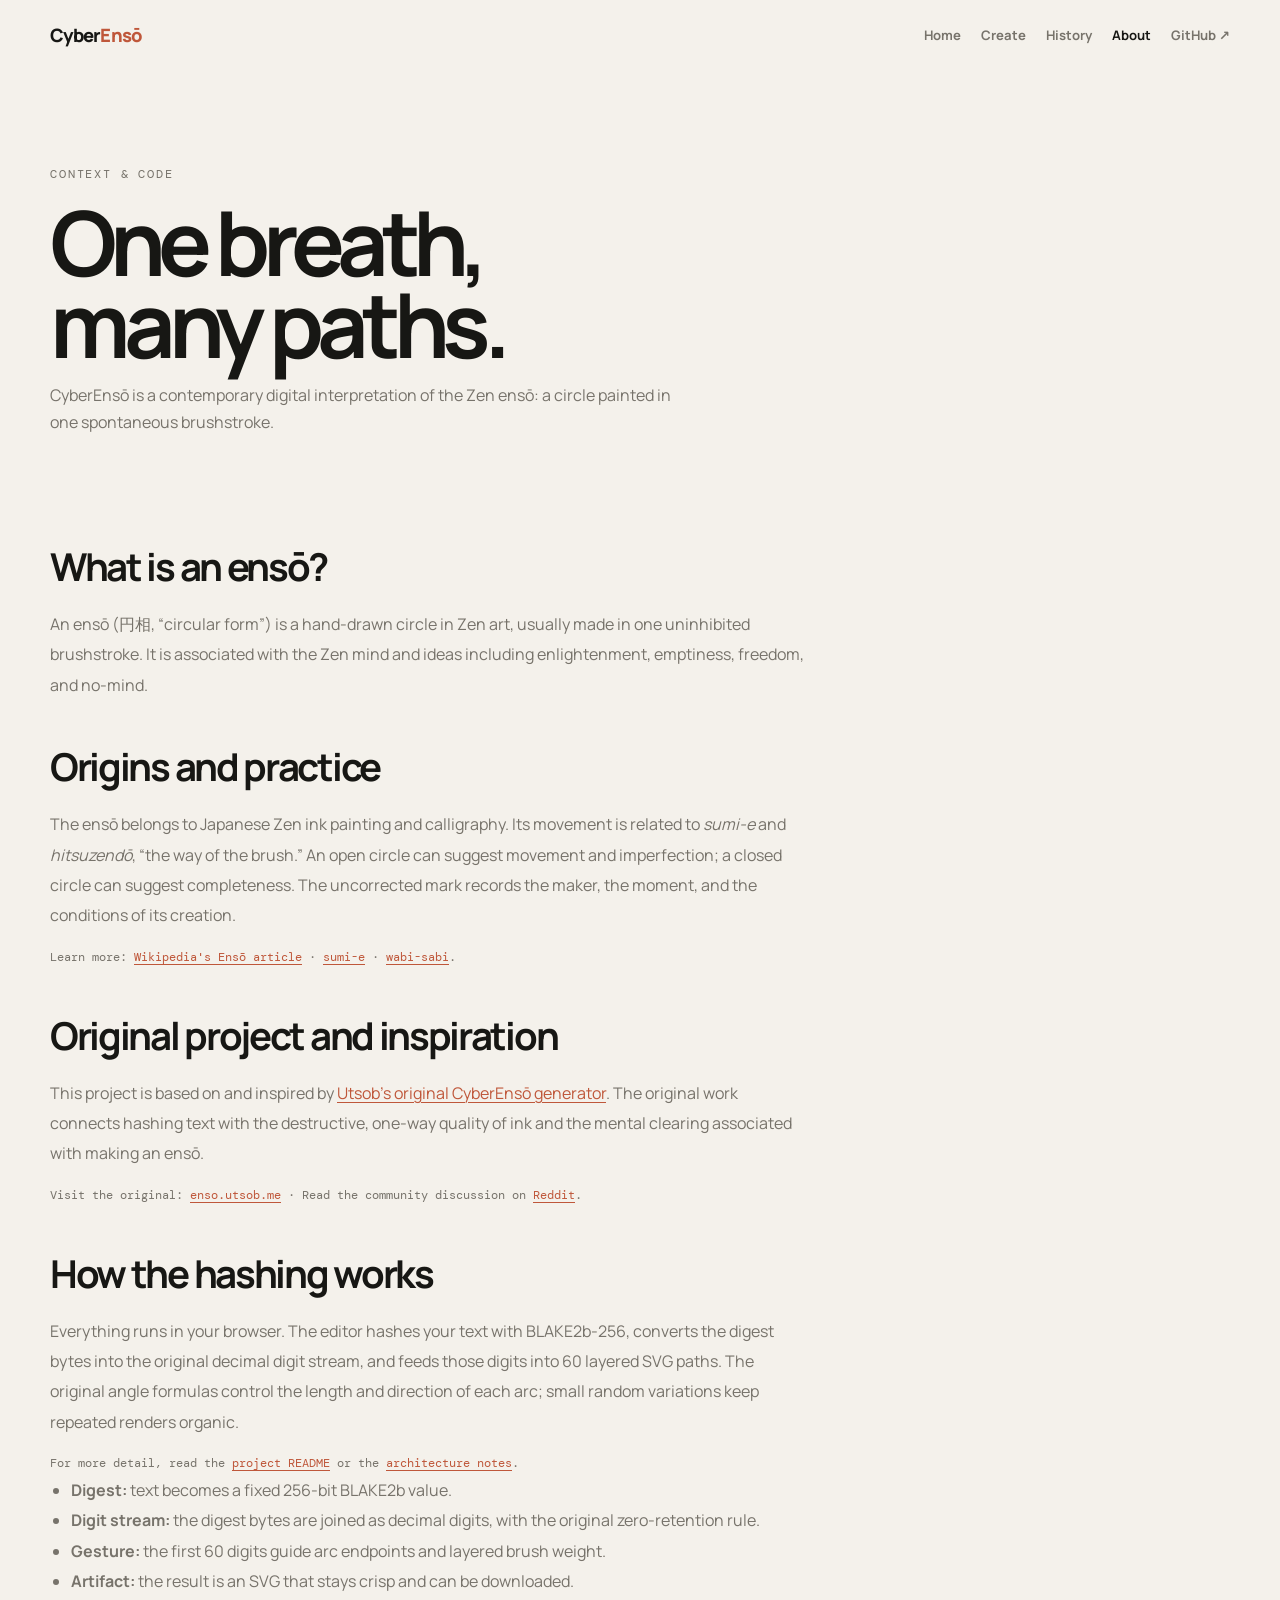
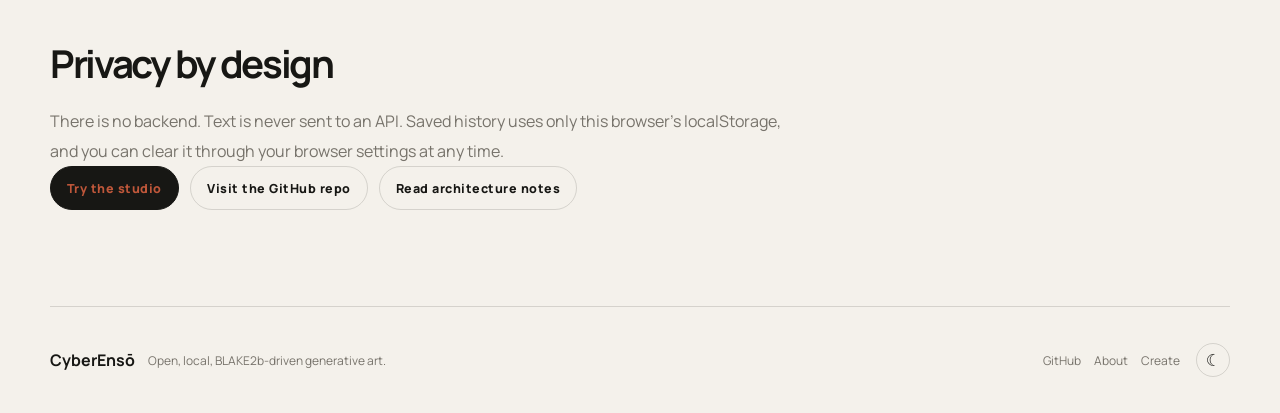
==== commit cd0597c7: "Polish generator exports and attribution Co-authored-by: Copilot <223556219+Copilot@users.noreply.gi" ====
--- a/about.html
+++ b/about.html
@@ -1,5 +1,5 @@
 <!doctype html>
 <html lang="en">
 <head><meta charset="utf-8"><meta name="viewport" content="width=device-width, initial-scale=1"><meta name="description" content="Learn about the Ensō and CyberEnsō's hashing logic."><title>About — CyberEnsō</title><link rel="stylesheet" href="assets/app.css"></head>
-<body><header class="shell nav"><a class="brand" href="index.html">Cyber<span>Ensō</span></a><button class="menu" aria-label="Toggle navigation">☰</button><nav class="nav-links"><a href="index.html">Home</a><a href="create.html">Create</a><a href="history.html">History</a><a class="active" href="about.html">About</a></nav></header>
-<main class="shell"><section class="page-title"><p class="eyebrow">Context & code</p><h1>One breath,<br>many paths.</h1><p>CyberEnsō is a contemporary digital interpretation of the Zen ensō: a circle painted in one spontaneous brushstroke.</p></section><article class="prose"><h2>What is an ensō?</h2><p>An ensō (円相, “circular form”) is a hand-drawn circle in Zen art, usually made in one or two uninhibited brushstrokes. It is associated with the Zen mind and ideas including enlightenment, emptiness, freedom, and no-mind.</p><h2>Origins and practice</h2><p>The ensō belongs to the tradition of Japanese Zen ink painting and calligraphy. Its tools and movement are closely related to <em>sumi-e</em> and Japanese calligraphy: an ink brush applies expressive ink to paper. The practice of drawing ensō or writing calligraphy for self-realization is often called <em>hitsuzendō</em>, “the way of the brush.”</p><p>An ensō may be open or closed. An open circle can suggest movement, development, and the beauty of imperfection associated with <em>wabi-sabi</em>; a closed circle can suggest completeness. The brushstroke is not corrected after it is made, so it records the maker, the moment, and the conditions of its creation.</p><p class="meta">Reference: <a href="https://en.wikipedia.org/wiki/Ens%C5%8D" target="_blank" rel="noreferrer">Wikipedia — Ensō</a>. This project is a digital interpretation and does not replace the traditional spiritual or artistic practice.</p><h2>Original project and inspiration</h2><p>CyberEnsō is based on and inspired by <a href="https://enso.utsob.me/" target="_blank" rel="noreferrer">CyberEnsō, the Ensō Generator</a>, created by <strong>Utsob</strong>. The original project describes hashing the text as a destructive process and an analogy for clearing the mind before painting an Ensō.</p><p class="meta">Original project: <a href="https://enso.utsob.me/" target="_blank" rel="noreferrer">enso.utsob.me</a> · Community reference: <a href="https://www.reddit.com/r/generative/comments/r2joz9/an_ensō_generator/" target="_blank" rel="noreferrer">r/generative — An Ensō Generator</a></p><h2>How the hashing works</h2><p>The editor runs locally. It converts the text into the original browser BLAKE2b digest, expands the digest bytes into the original generator's digit stream, and uses those digits for the 60 layered arc endpoints. This keeps the original hash-to-arc behavior without loading the old app shell.</p><ul><li>The digest controls the shape's arc endpoints.</li><li>The original 60 open SVG paths create the brush-like weight.</li><li>Small random angle offsets preserve the original organic variation.</li><li>The SVG stays sharp at any size and can be downloaded directly.</li></ul><h2>Privacy by design</h2><p>There is no backend. Text is never sent to an API. Saved history uses only this browser's localStorage, and you can clear it through your browser settings at any time.</p><div class="actions"><a class="button" href="create.html">Try the studio</a><a class="button ghost" href="docs/ARCHITECTURE.md">Read architecture notes</a></div></article></main><footer class="shell footer"><span>CyberEnsō · open, local, BLAKE2b-driven</span><button class="theme-toggle" id="theme-toggle">Dark</button></footer><script src="assets/app.js?v=dark3"></script></body></html>
+<body><header class="shell nav"><a class="brand" href="index.html">Cyber<span>Ensō</span></a><button class="menu" aria-label="Toggle navigation">☰</button><nav class="nav-links"><a href="index.html">Home</a><a href="create.html">Create</a><a href="history.html">History</a><a class="active" href="about.html">About</a><a href="https://github.com/rushhiii/cyberenso" target="_blank" rel="noreferrer">GitHub ↗</a></nav></header>
+<main class="shell"><section class="page-title"><p class="eyebrow">Context & code</p><h1>One breath,<br>many paths.</h1><p>CyberEnsō is a contemporary digital interpretation of the Zen ensō: a circle painted in one spontaneous brushstroke.</p></section><article class="prose"><h2>What is an ensō?</h2><p>An ensō (円相, “circular form”) is a hand-drawn circle in Zen art, usually made in one uninhibited brushstroke. It is associated with the Zen mind and ideas including enlightenment, emptiness, freedom, and no-mind.</p><h2>Origins and practice</h2><p>The ensō belongs to Japanese Zen ink painting and calligraphy. Its movement is related to <em>sumi-e</em> and <em>hitsuzendō</em>, “the way of the brush.” An open circle can suggest movement and imperfection; a closed circle can suggest completeness. The uncorrected mark records the maker, the moment, and the conditions of its creation.</p><p class="meta">Learn more: <a href="https://en.wikipedia.org/wiki/Ens%C5%8D" target="_blank" rel="noreferrer">Wikipedia's Ensō article</a> · <a href="https://en.wikipedia.org/wiki/Sumi-e" target="_blank" rel="noreferrer">sumi-e</a> · <a href="https://en.wikipedia.org/wiki/Wabi-sabi" target="_blank" rel="noreferrer">wabi-sabi</a>.</p><h2>Original project and inspiration</h2><p>This project is based on and inspired by <a href="https://enso.utsob.me/" target="_blank" rel="noreferrer">Utsob's original CyberEnsō generator</a>. The original work connects hashing text with the destructive, one-way quality of ink and the mental clearing associated with making an ensō.</p><p class="meta">Visit the original: <a href="https://enso.utsob.me/" target="_blank" rel="noreferrer">enso.utsob.me</a> · Read the community discussion on <a href="https://www.reddit.com/r/generative/comments/r2joz9/an_ens%C5%8D_generator/" target="_blank" rel="noreferrer">Reddit</a>.</p><h2>How the hashing works</h2><p>Everything runs in your browser. The editor hashes your text with BLAKE2b-256, converts the digest bytes into the original decimal digit stream, and feeds those digits into 60 layered SVG paths. The original angle formulas control the length and direction of each arc; small random variations keep repeated renders organic.</p><p class="meta">For more detail, read the <a href="https://github.com/rushhiii/cyberenso/blob/main/README.md" target="_blank" rel="noreferrer">project README</a> or the <a href="docs/ARCHITECTURE.md">architecture notes</a>.</p><ul><li><strong>Digest:</strong> text becomes a fixed 256-bit BLAKE2b value.</li><li><strong>Digit stream:</strong> the digest bytes are joined as decimal digits, with the original zero-retention rule.</li><li><strong>Gesture:</strong> the first 60 digits guide arc endpoints and layered brush weight.</li><li><strong>Artifact:</strong> the result is an SVG that stays crisp and can be downloaded.</li></ul><h2>Privacy by design</h2><p>There is no backend. Text is never sent to an API. Saved history uses only this browser's localStorage, and you can clear it through your browser settings at any time.</p><div class="actions"><a class="button" href="create.html">Try the studio</a><a class="button ghost" href="https://github.com/rushhiii/cyberenso" target="_blank" rel="noreferrer">Visit the GitHub repo</a><a class="button ghost" href="docs/ARCHITECTURE.md">Read architecture notes</a></div></article></main><footer class="shell footer"><div><strong>CyberEnsō</strong><span>Open, local, BLAKE2b-driven generative art.</span></div><div class="footer-links"><a href="https://github.com/rushhiii/cyberenso" target="_blank" rel="noreferrer">GitHub</a><a href="about.html">About</a><a href="create.html">Create</a><button class="theme-toggle" id="theme-toggle" aria-label="Switch to dark mode" title="Switch to dark mode">☾</button></div></footer><script src="assets/app.js?v=corner7"></script></body></html>
--- a/assets/app.css
+++ b/assets/app.css
@@ -1,21 +1,23 @@
 @import url("https://fonts.googleapis.com/css2?family=DM+Mono:wght@400;500&family=Manrope:wght@400;500;600;700;800&display=swap");
 
-:root{--paper:#f4f1eb;--paper-2:#e8e2d8;--ink:#171714;--muted:#77736b;--line:rgba(23,23,20,.14);--accent:#bf573a;--card:rgba(255,253,248,.78);--shadow:0 24px 80px rgba(58,48,37,.13);--enso-paper:#e8e3df;--enso-ink:#000}
+:root{--paper:#f4f1eb;--paper-2:#e8e2d8;--ink:#171714;--muted:#77736b;--line:rgba(23,23,20,.14);--accent:#bf573a;--card:rgba(255,253,248,.78);--shadow:0 24px 80px rgba(58,48,37,.13);--enso-paper:#e8e3df;--enso-ink:#000000}
 :root[data-theme=dark]{--paper:#171717;--paper-2:#242321;--ink:#f3efe7;--muted:#aaa49a;--line:rgba(243,239,231,.18);--accent:#e27a56;--card:rgba(35,34,31,.82);--shadow:0 24px 80px rgba(0,0,0,.35);--enso-paper:#242321;--enso-ink:#f3efe7}
 *{box-sizing:border-box;margin:0;padding:0}
 html{background:var(--paper);scroll-behavior:smooth}
 body{min-width:320px;background:var(--paper);color:var(--ink);font-family:Manrope,system-ui,sans-serif;-webkit-font-smoothing:antialiased}
 a{color:inherit;text-decoration:none}
+.prose a,.meta a,.history-note a,.public-placeholder a{color:var(--accent);text-decoration:underline;text-decoration-thickness:1px;text-underline-offset:3px}
+.prose a:hover,.meta a:hover,.history-note a:hover,.public-placeholder a:hover{color:var(--ink)}
 button,input,textarea{font:inherit}
 .shell{width:min(1180px,calc(100% - 2rem));margin:auto}
 .nav{display:flex;align-items:center;justify-content:space-between;padding:1.35rem 0}
 .brand{font-weight:800;letter-spacing:-.04em;font-size:1.15rem}.brand span{color:var(--accent)}
 .nav-links{display:flex;align-items:center;gap:1.25rem;color:var(--muted);font-size:.82rem;font-weight:700}
 .nav-links a:hover,.nav-links a.active{color:var(--ink)}
-.theme-toggle{border:1px solid var(--line);border-radius:999px;background:transparent;padding:.45rem .7rem;color:var(--ink);cursor:pointer;font-size:.72rem;font-weight:800}
+.theme-toggle{display:inline-grid;place-items:center;width:2.1rem;height:2.1rem;border:1px solid var(--line);border-radius:999px;background:transparent;color:var(--ink);cursor:pointer;font-size:1.05rem;line-height:1}
 .theme-toggle:hover{background:var(--ink);color:var(--paper)}
 .menu{display:none;border:0;background:none;font-size:1.3rem}
-.button{display:inline-flex;align-items:center;justify-content:center;min-height:44px;padding:.7rem 1rem;border:1px solid var(--ink);border-radius:999px;background:var(--ink);color:var(--paper);cursor:pointer;font-size:.78rem;font-weight:800;letter-spacing:.04em;transition:transform .2s,background .2s}
+.button{display:inline-flex;align-items:center;justify-content:center;min-height:44px;padding:.7rem 1rem;border:1px solid var(--ink);border-radius:999px;background:var(--ink);color:var(--paper);cursor:pointer;font-size:.78rem;font-weight:800;letter-spacing:.04em;text-decoration:none!important;transition:transform .2s,background .2s}
 .button:hover{transform:translateY(-2px);background:var(--accent);border-color:var(--accent)}
 .button.ghost{background:transparent;color:var(--ink);border-color:var(--line)}.button.ghost:hover{background:var(--ink);color:var(--paper)}
 .hero{display:grid;grid-template-columns:1fr 1fr;gap:4rem;align-items:center;min-height:calc(100vh - 5rem);padding:3rem 0 6rem}
@@ -31,16 +33,24 @@
 .page-title{padding:5rem 0 2rem}.page-title p{max-width:650px;margin-top:1rem;color:var(--muted);line-height:1.7}
 .page-title .actions{margin-top:1.4rem}
 .editor-layout{display:grid;grid-template-columns:minmax(0,1.15fr) minmax(300px,.85fr);gap:2rem;padding:2rem 0 5rem}
-.canvas-card{display:grid;place-items:center;min-height:60vh;padding:2rem;border:1px solid var(--line);border-radius:1.5rem;background:radial-gradient(circle,var(--enso-paper) 0,var(--paper-2) 75%);box-shadow:var(--shadow)}
+.canvas-card{display:grid;place-items:center;min-height:60vh;padding:2rem;border:1px solid var(--line);border-radius:1.5rem;background:var(--enso-paper);box-shadow:var(--shadow)}
 #enso{width:min(100%,650px);aspect-ratio:1}#enso svg{width:100%;height:100%}
 .panel{padding:1.5rem;border:1px solid var(--line);border-radius:1.5rem;background:var(--card);box-shadow:var(--shadow)}
 .panel label{display:block;margin:1rem 0 .4rem;color:var(--muted);font-size:.72rem;font-weight:800;letter-spacing:.1em;text-transform:uppercase}.panel label:first-child{margin-top:0}
 input,textarea,select{width:100%;border:1px solid var(--line);border-radius:.7rem;background:var(--paper-2);padding:.8rem;color:var(--ink)}textarea{min-height:10rem;resize:vertical}input:focus,textarea:focus,select:focus{outline:2px solid var(--accent);outline-offset:2px}
 .form-actions{display:grid;grid-template-columns:1fr 1fr;gap:.6rem;margin-top:1rem}.form-actions .button{width:100%}
+.color-panel{margin-top:1.3rem;padding:1rem;border:1px solid var(--line);border-radius:1rem;background:var(--paper-2)}.color-heading{display:flex;justify-content:space-between;margin-bottom:.8rem;color:var(--ink);font-size:.78rem;font-weight:800}.color-inputs{display:grid;grid-template-columns:1fr 1fr;gap:.7rem}.color-inputs label{margin:0;font-size:.68rem}.color-inputs input[type=color]{display:block;width:100%;height:3.2rem;margin-top:.35rem;padding:0;border:1px solid var(--line);border-radius:.25rem;background:transparent;cursor:pointer;overflow:hidden}.color-inputs input[type=color]::-webkit-color-swatch-wrapper{padding:0}.color-inputs input[type=color]::-webkit-color-swatch{border:0;border-radius:0}.color-inputs input[type=color]::-moz-color-swatch{border:0;border-radius:0}.palette-presets{display:flex;flex-wrap:wrap;gap:.5rem;margin-top:.8rem}.swatch{width:1.8rem;height:1.8rem;border:2px solid var(--paper);border-radius:50%;background:linear-gradient(135deg,#000 0 50%,#e8e3df 50%);box-shadow:0 0 0 1px var(--line);cursor:pointer}.swatch:hover{transform:scale(1.1)}.swatch.night{background:linear-gradient(135deg,#f3efe7 0 50%,#171717 50%)}.swatch.rust{background:linear-gradient(135deg,#9d3f2f 0 50%,#f4e3d2 50%)}.swatch.ocean{background:linear-gradient(135deg,#164e63 0 50%,#dff4f2 50%)}.swatch.violet{background:linear-gradient(135deg,#4c1d95 0 50%,#f1e8ff 50%)}
 .meta{margin-top:1rem;color:var(--muted);font: .72rem/1.6 "DM Mono",monospace}
 .history-grid{display:grid;grid-template-columns:repeat(3,1fr);gap:1rem;padding:1rem 0 5rem}.history-card{padding:1rem;border:1px solid var(--line);border-radius:1rem;background:var(--card)}.history-card svg{width:100%;border-radius:.7rem;background:var(--paper-2)}.history-card h3{margin-top:.8rem}.history-card p{margin:.35rem 0 1rem;color:var(--muted);font-size:.8rem}.empty{padding:3rem;border:1px dashed var(--line);border-radius:1rem;color:var(--muted);text-align:center}
+.history-tabs{display:flex;gap:.7rem;margin:1rem 0}.history-note{color:var(--muted);font-size:.82rem;line-height:1.7}.public-placeholder{max-width:680px;margin:2rem 0 6rem;padding:2rem;border:1px solid var(--line);border-radius:1.25rem;background:var(--card)}.public-placeholder h2{margin-bottom:.8rem}.public-placeholder p:not(.eyebrow){margin-bottom:1.4rem;color:var(--muted);line-height:1.8}.field-help{font-weight:400;letter-spacing:0;text-transform:none}
 .prose{max-width:760px;padding:2rem 0 6rem}.prose h2{margin:2.5rem 0 1rem}.prose p,.prose li{color:var(--muted);line-height:1.9}.prose ul{padding-left:1.3rem}
-.footer{display:flex;align-items:center;justify-content:space-between;gap:1rem;padding:2rem 0;border-top:1px solid var(--line);color:var(--muted);font-size:.75rem}
+.footer{display:flex;align-items:center;justify-content:space-between;gap:2rem;padding:2.25rem 0;border-top:1px solid var(--line);color:var(--muted);font-size:.75rem}
+.footer div{display:flex;align-items:center;gap:.8rem}
+.footer strong{color:var(--ink);font-size:1rem}
+.footer-links{display:flex;align-items:center;gap:1rem}
+.footer a{color:var(--muted)}
+.footer a:hover{color:var(--ink)}
+.footer .theme-toggle{margin-left:.25rem}
 @media(max-width:800px){.hero,.editor-layout{grid-template-columns:1fr;gap:2rem}.hero{padding-top:2rem}.art-card{max-width:600px;margin:auto}.cards,.history-grid{grid-template-columns:1fr 1fr}.canvas-card{min-height:auto}}
 @media(max-width:560px){.nav-links{display:none}.nav-links.open{position:absolute;top:4.5rem;right:1rem;left:1rem;z-index:5;display:flex;flex-direction:column;align-items:stretch;padding:1rem;border:1px solid var(--line);border-radius:1rem;background:var(--paper);box-shadow:var(--shadow)}.menu{display:block}.hero{min-height:auto;padding:3rem 0 4rem}h1{font-size:clamp(3.2rem,17vw,5.5rem)}.cards,.history-grid{grid-template-columns:1fr}.section{padding:3.5rem 0}.page-title{padding:3rem 0 1rem}.form-actions{grid-template-columns:1fr}.canvas-card{padding:1rem}}
-@media(max-width:560px){.footer{align-items:flex-start;flex-direction:column}.nav-links{display:none}.nav-links.open{position:absolute;top:4.5rem;right:1rem;left:1rem;z-index:5;display:flex;flex-direction:column;align-items:stretch;padding:1rem;border:1px solid var(--line);border-radius:1rem;background:var(--paper);box-shadow:var(--shadow)}.menu{display:block}.hero{min-height:auto;padding:3rem 0 4rem}h1{font-size:clamp(3.2rem,17vw,5.5rem)}.cards,.history-grid{grid-template-columns:1fr}.section{padding:3.5rem 0}.page-title{padding:3rem 0 1rem}.form-actions{grid-template-columns:1fr}.canvas-card{padding:1rem}}
+@media(max-width:560px){.footer{align-items:flex-start;flex-direction:column}.footer div,.footer-links{align-items:flex-start;flex-wrap:wrap}.footer div{flex-direction:column;gap:.3rem}.nav-links{display:none}.nav-links.open{position:absolute;top:4.5rem;right:1rem;left:1rem;z-index:5;display:flex;flex-direction:column;align-items:stretch;padding:1rem;border:1px solid var(--line);border-radius:1rem;background:var(--paper);box-shadow:var(--shadow)}.menu{display:block}.hero{min-height:auto;padding:3rem 0 4rem}h1{font-size:clamp(3.2rem,17vw,5.5rem)}.cards,.history-grid{grid-template-columns:1fr}.section{padding:3.5rem 0}.page-title{padding:3rem 0 1rem}.form-actions{grid-template-columns:1fr}.canvas-card{padding:1rem}}
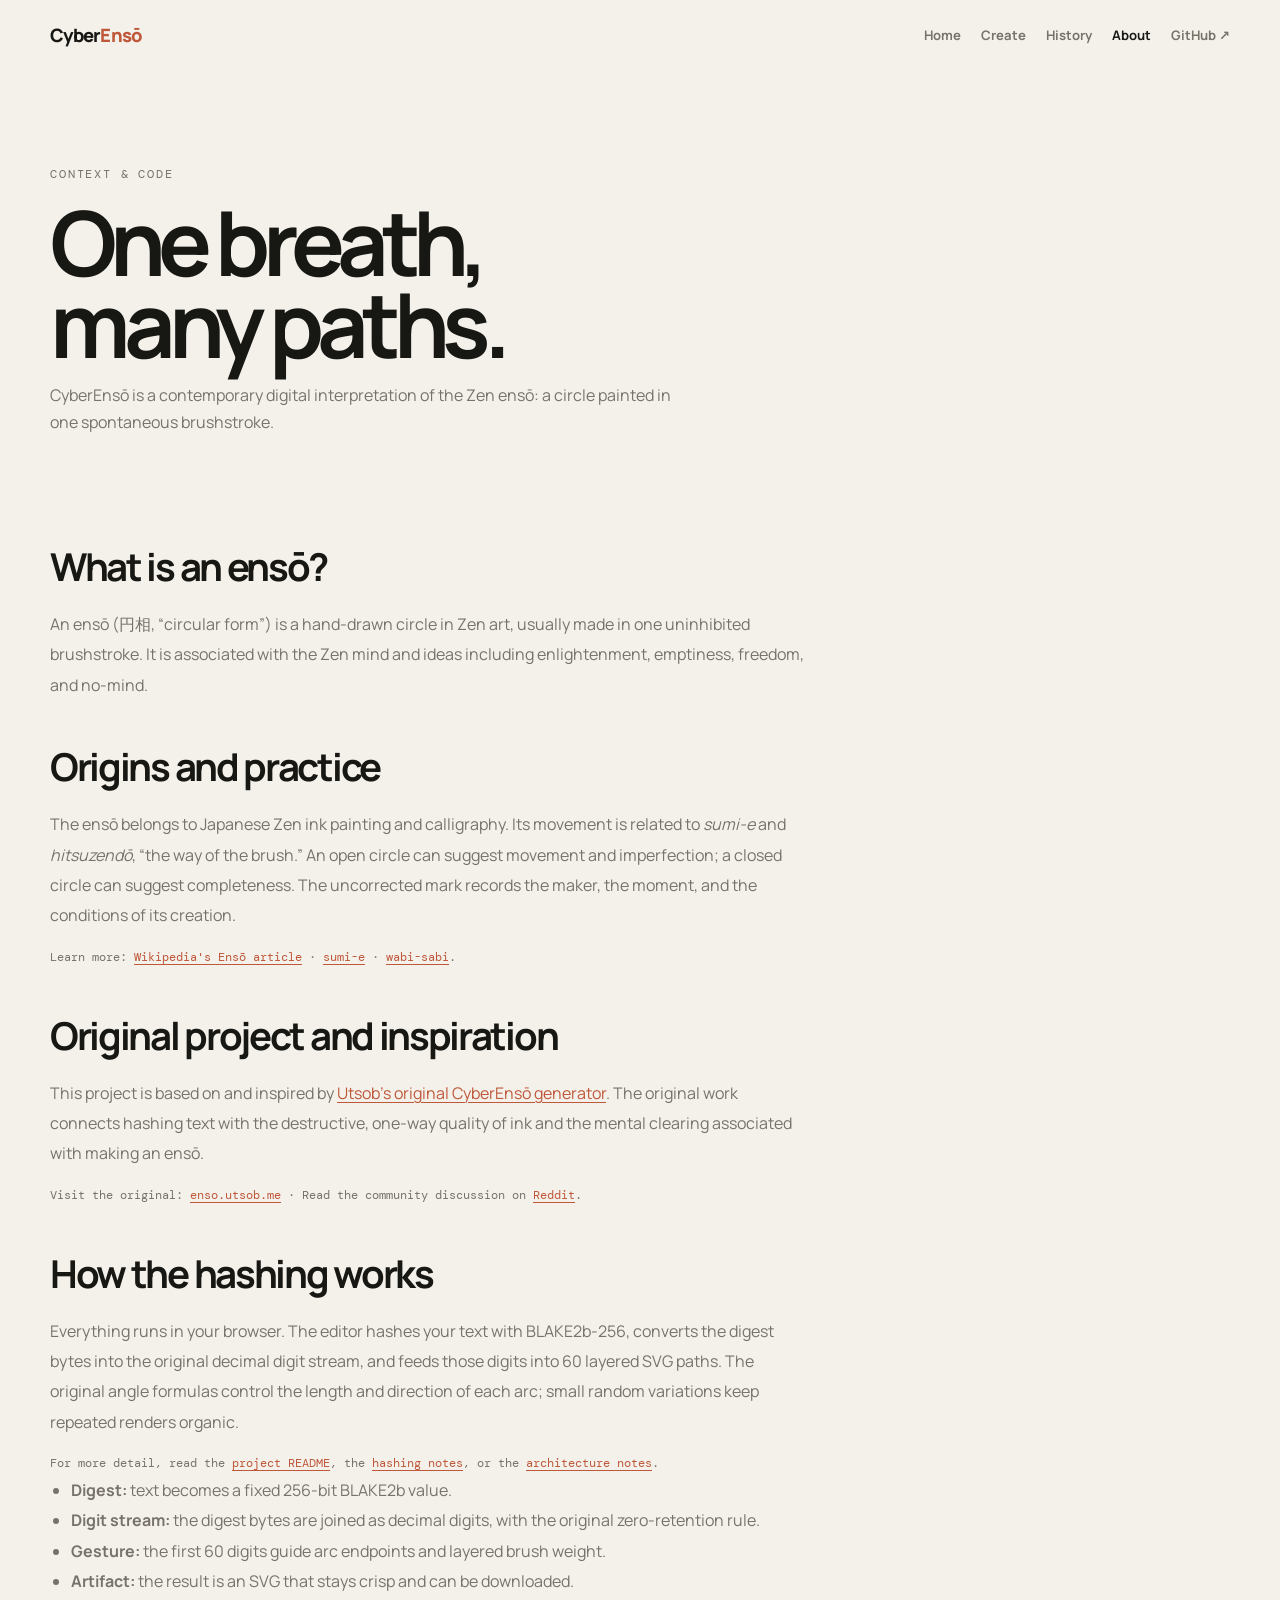
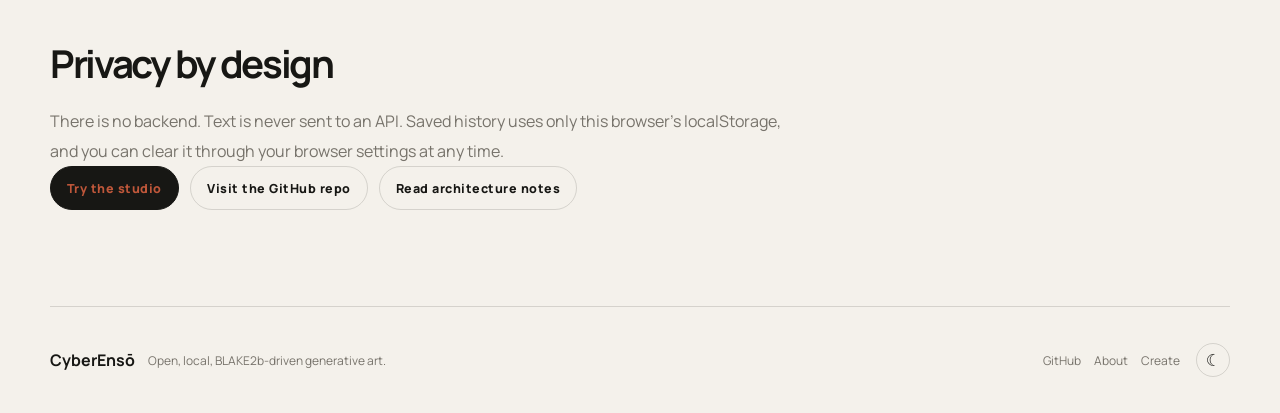
==== commit f72e94ec: "Document hashing pipeline Co-authored-by: Copilot <223556219+Copilot@users.noreply.github.com>" ====
--- a/about.html
+++ b/about.html
@@ -1,5 +1,5 @@
 <!doctype html>
 <html lang="en">
-<head><meta charset="utf-8"><meta name="viewport" content="width=device-width, initial-scale=1"><meta name="description" content="Learn about the Ensō and CyberEnsō's hashing logic."><title>About — CyberEnsō</title><link rel="stylesheet" href="assets/app.css"></head>
+<head><meta charset="utf-8"><meta name="viewport" content="width=device-width, initial-scale=1"><meta name="description" content="Learn about the Ensō and CyberEnsō's hashing logic."><title>About — CyberEnsō</title><link rel="icon" type="image/png" sizes="32x32" href="assets/favicon-32x32.png"><link rel="apple-touch-icon" href="assets/apple-icon-180x180.png"><link rel="manifest" href="assets/manifest.json"><link rel="stylesheet" href="assets/app.css"></head>
 <body><header class="shell nav"><a class="brand" href="index.html">Cyber<span>Ensō</span></a><button class="menu" aria-label="Toggle navigation">☰</button><nav class="nav-links"><a href="index.html">Home</a><a href="create.html">Create</a><a href="history.html">History</a><a class="active" href="about.html">About</a><a href="https://github.com/rushhiii/cyberenso" target="_blank" rel="noreferrer">GitHub ↗</a></nav></header>
-<main class="shell"><section class="page-title"><p class="eyebrow">Context & code</p><h1>One breath,<br>many paths.</h1><p>CyberEnsō is a contemporary digital interpretation of the Zen ensō: a circle painted in one spontaneous brushstroke.</p></section><article class="prose"><h2>What is an ensō?</h2><p>An ensō (円相, “circular form”) is a hand-drawn circle in Zen art, usually made in one uninhibited brushstroke. It is associated with the Zen mind and ideas including enlightenment, emptiness, freedom, and no-mind.</p><h2>Origins and practice</h2><p>The ensō belongs to Japanese Zen ink painting and calligraphy. Its movement is related to <em>sumi-e</em> and <em>hitsuzendō</em>, “the way of the brush.” An open circle can suggest movement and imperfection; a closed circle can suggest completeness. The uncorrected mark records the maker, the moment, and the conditions of its creation.</p><p class="meta">Learn more: <a href="https://en.wikipedia.org/wiki/Ens%C5%8D" target="_blank" rel="noreferrer">Wikipedia's Ensō article</a> · <a href="https://en.wikipedia.org/wiki/Sumi-e" target="_blank" rel="noreferrer">sumi-e</a> · <a href="https://en.wikipedia.org/wiki/Wabi-sabi" target="_blank" rel="noreferrer">wabi-sabi</a>.</p><h2>Original project and inspiration</h2><p>This project is based on and inspired by <a href="https://enso.utsob.me/" target="_blank" rel="noreferrer">Utsob's original CyberEnsō generator</a>. The original work connects hashing text with the destructive, one-way quality of ink and the mental clearing associated with making an ensō.</p><p class="meta">Visit the original: <a href="https://enso.utsob.me/" target="_blank" rel="noreferrer">enso.utsob.me</a> · Read the community discussion on <a href="https://www.reddit.com/r/generative/comments/r2joz9/an_ens%C5%8D_generator/" target="_blank" rel="noreferrer">Reddit</a>.</p><h2>How the hashing works</h2><p>Everything runs in your browser. The editor hashes your text with BLAKE2b-256, converts the digest bytes into the original decimal digit stream, and feeds those digits into 60 layered SVG paths. The original angle formulas control the length and direction of each arc; small random variations keep repeated renders organic.</p><p class="meta">For more detail, read the <a href="https://github.com/rushhiii/cyberenso/blob/main/README.md" target="_blank" rel="noreferrer">project README</a> or the <a href="docs/ARCHITECTURE.md">architecture notes</a>.</p><ul><li><strong>Digest:</strong> text becomes a fixed 256-bit BLAKE2b value.</li><li><strong>Digit stream:</strong> the digest bytes are joined as decimal digits, with the original zero-retention rule.</li><li><strong>Gesture:</strong> the first 60 digits guide arc endpoints and layered brush weight.</li><li><strong>Artifact:</strong> the result is an SVG that stays crisp and can be downloaded.</li></ul><h2>Privacy by design</h2><p>There is no backend. Text is never sent to an API. Saved history uses only this browser's localStorage, and you can clear it through your browser settings at any time.</p><div class="actions"><a class="button" href="create.html">Try the studio</a><a class="button ghost" href="https://github.com/rushhiii/cyberenso" target="_blank" rel="noreferrer">Visit the GitHub repo</a><a class="button ghost" href="docs/ARCHITECTURE.md">Read architecture notes</a></div></article></main><footer class="shell footer"><div><strong>CyberEnsō</strong><span>Open, local, BLAKE2b-driven generative art.</span></div><div class="footer-links"><a href="https://github.com/rushhiii/cyberenso" target="_blank" rel="noreferrer">GitHub</a><a href="about.html">About</a><a href="create.html">Create</a><button class="theme-toggle" id="theme-toggle" aria-label="Switch to dark mode" title="Switch to dark mode">☾</button></div></footer><script src="assets/app.js?v=corner7"></script></body></html>
+<main class="shell"><section class="page-title"><p class="eyebrow">Context & code</p><h1>One breath,<br>many paths.</h1><p>CyberEnsō is a contemporary digital interpretation of the Zen ensō: a circle painted in one spontaneous brushstroke.</p></section><article class="prose"><h2>What is an ensō?</h2><p>An ensō (円相, “circular form”) is a hand-drawn circle in Zen art, usually made in one uninhibited brushstroke. It is associated with the Zen mind and ideas including enlightenment, emptiness, freedom, and no-mind.</p><h2>Origins and practice</h2><p>The ensō belongs to Japanese Zen ink painting and calligraphy. Its movement is related to <em>sumi-e</em> and <em>hitsuzendō</em>, “the way of the brush.” An open circle can suggest movement and imperfection; a closed circle can suggest completeness. The uncorrected mark records the maker, the moment, and the conditions of its creation.</p><p class="meta">Learn more: <a href="https://en.wikipedia.org/wiki/Ens%C5%8D" target="_blank" rel="noreferrer">Wikipedia's Ensō article</a> · <a href="https://en.wikipedia.org/wiki/Sumi-e" target="_blank" rel="noreferrer">sumi-e</a> · <a href="https://en.wikipedia.org/wiki/Wabi-sabi" target="_blank" rel="noreferrer">wabi-sabi</a>.</p><h2>Original project and inspiration</h2><p>This project is based on and inspired by <a href="https://enso.utsob.me/" target="_blank" rel="noreferrer">Utsob's original CyberEnsō generator</a>. The original work connects hashing text with the destructive, one-way quality of ink and the mental clearing associated with making an ensō.</p><p class="meta">Visit the original: <a href="https://enso.utsob.me/" target="_blank" rel="noreferrer">enso.utsob.me</a> · Read the community discussion on <a href="https://www.reddit.com/r/generative/comments/r2joz9/an_ens%C5%8D_generator/" target="_blank" rel="noreferrer">Reddit</a>.</p><h2>How the hashing works</h2><p>Everything runs in your browser. The editor hashes your text with BLAKE2b-256, converts the digest bytes into the original decimal digit stream, and feeds those digits into 60 layered SVG paths. The original angle formulas control the length and direction of each arc; small random variations keep repeated renders organic.</p><p class="meta">For more detail, read the <a href="https://github.com/rushhiii/cyberenso/blob/main/README.md" target="_blank" rel="noreferrer">project README</a>, the <a href="docs/HASHING.md">hashing notes</a>, or the <a href="docs/ARCHITECTURE.md">architecture notes</a>.</p><ul><li><strong>Digest:</strong> text becomes a fixed 256-bit BLAKE2b value.</li><li><strong>Digit stream:</strong> the digest bytes are joined as decimal digits, with the original zero-retention rule.</li><li><strong>Gesture:</strong> the first 60 digits guide arc endpoints and layered brush weight.</li><li><strong>Artifact:</strong> the result is an SVG that stays crisp and can be downloaded.</li></ul><h2>Privacy by design</h2><p>There is no backend. Text is never sent to an API. Saved history uses only this browser's localStorage, and you can clear it through your browser settings at any time.</p><div class="actions"><a class="button" href="create.html">Try the studio</a><a class="button ghost" href="https://github.com/rushhiii/cyberenso" target="_blank" rel="noreferrer">Visit the GitHub repo</a><a class="button ghost" href="docs/ARCHITECTURE.md">Read architecture notes</a></div></article></main><footer class="shell footer"><div><strong>CyberEnsō</strong><span>Open, local, BLAKE2b-driven generative art.</span></div><div class="footer-links"><a href="https://github.com/rushhiii/cyberenso" target="_blank" rel="noreferrer">GitHub</a><a href="about.html">About</a><a href="create.html">Create</a><button class="theme-toggle" id="theme-toggle" aria-label="Switch to dark mode" title="Switch to dark mode">☾</button></div></footer><script src="assets/app.js?v=corner7"></script></body></html>
